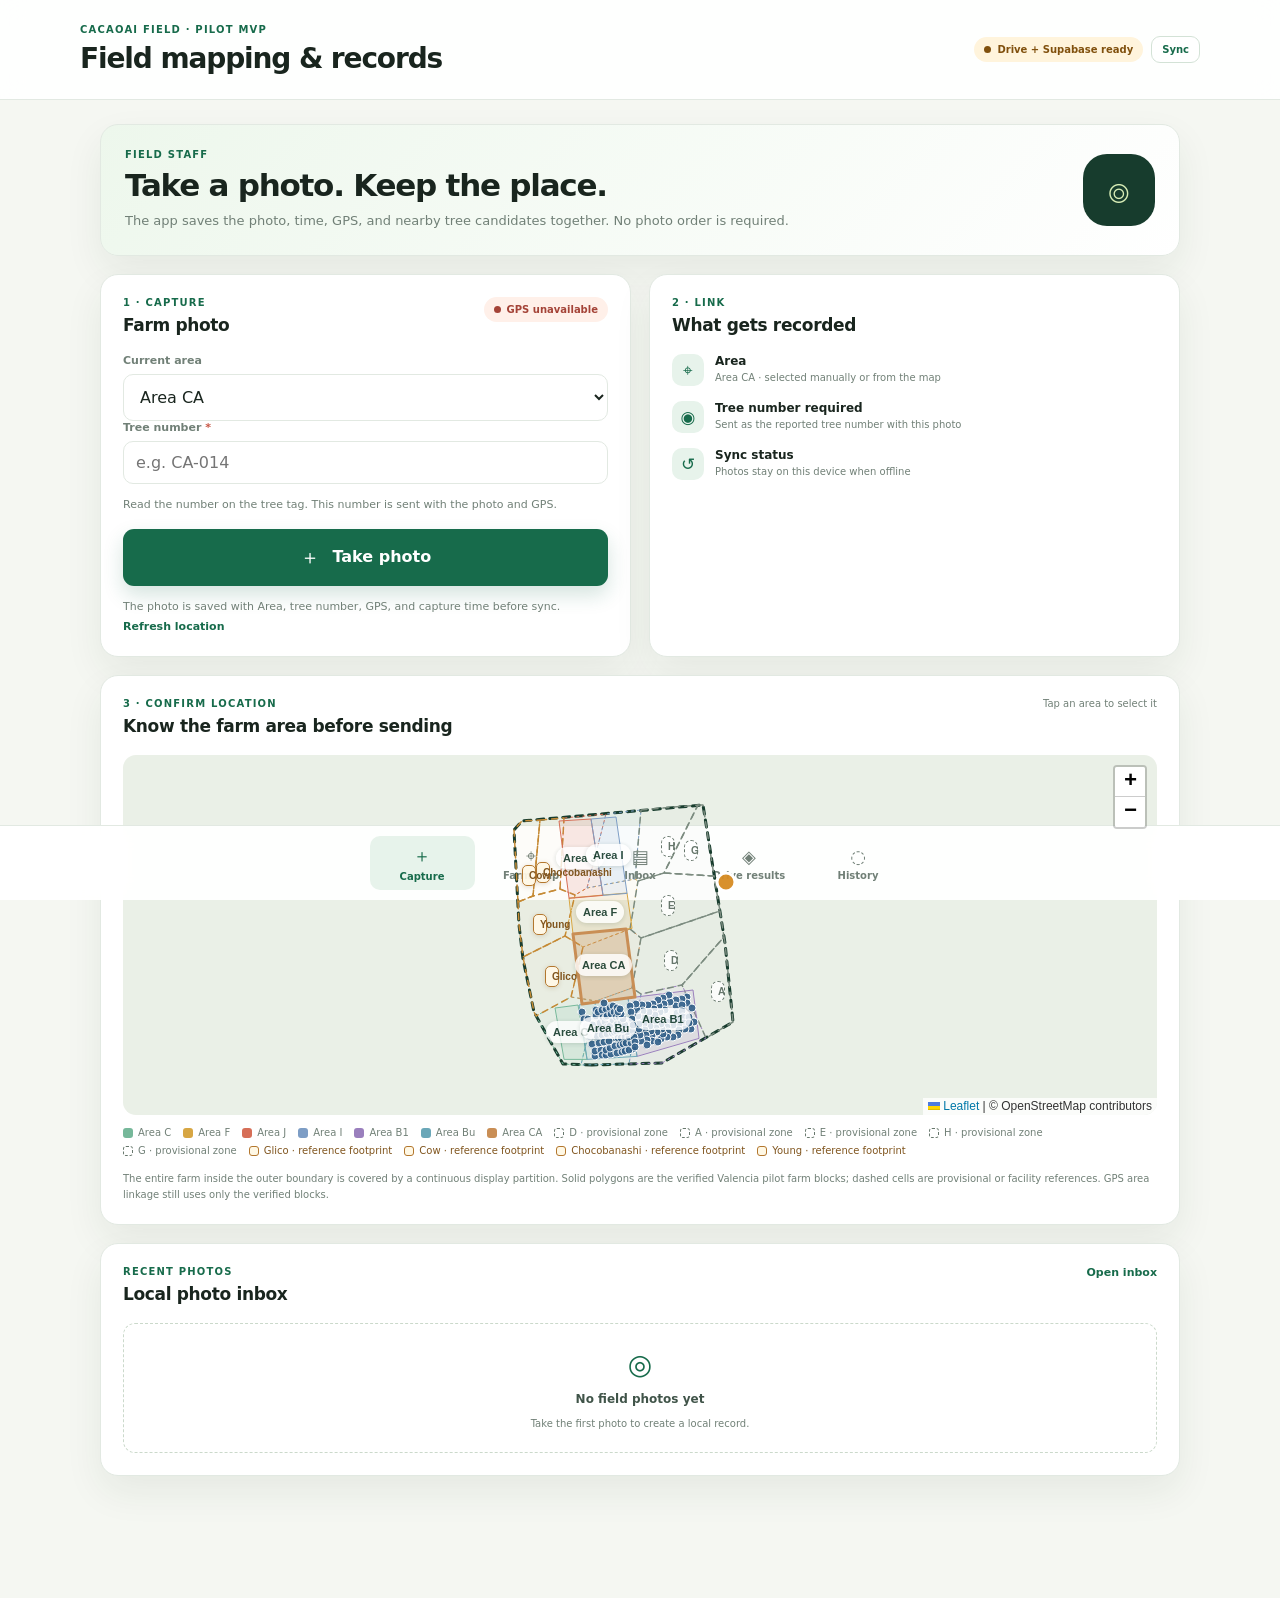
==== cacaoai-pwa/index.html @ aa41b415 "Fill farm display partition without unassigned gaps" ====
<!doctype html>
<html lang="en">
  <head>
    <meta charset="UTF-8" />
    <meta name="viewport" content="width=device-width, initial-scale=1.0, viewport-fit=cover" />
    <meta name="theme-color" content="#173c2d" />
    <meta name="description" content="CacaoAI field photo and farm mapping tool" />
    <link rel="icon" href="./favicon.svg" />
    <title>CacaoAI Field</title>
    <script type="module" crossorigin src="./assets/index-BoH_wev0.js"></script>
    <link rel="stylesheet" crossorigin href="./assets/index-BV3dPQUp.css">
  <link rel="manifest" href="./manifest.webmanifest"><script id="vite-plugin-pwa:register-sw" src="./registerSW.js"></script></head>
  <body>
    <div id="app"></div>
  </body>
</html>
---- cacaoai-pwa/assets/index-BV3dPQUp.css ----
.leaflet-pane,.leaflet-tile,.leaflet-marker-icon,.leaflet-marker-shadow,.leaflet-tile-container,.leaflet-pane>svg,.leaflet-pane>canvas,.leaflet-zoom-box,.leaflet-image-layer,.leaflet-layer{position:absolute;left:0;top:0}.leaflet-container{overflow:hidden}.leaflet-tile,.leaflet-marker-icon,.leaflet-marker-shadow{-webkit-user-select:none;-moz-user-select:none;user-select:none;-webkit-user-drag:none}.leaflet-tile::selection{background:transparent}.leaflet-safari .leaflet-tile{image-rendering:-webkit-optimize-contrast}.leaflet-safari .leaflet-tile-container{width:1600px;height:1600px;-webkit-transform-origin:0 0}.leaflet-marker-icon,.leaflet-marker-shadow{display:block}.leaflet-container .leaflet-overlay-pane svg{max-width:none!important;max-height:none!important}.leaflet-container .leaflet-marker-pane img,.leaflet-container .leaflet-shadow-pane img,.leaflet-container .leaflet-tile-pane img,.leaflet-container img.leaflet-image-layer,.leaflet-container .leaflet-tile{max-width:none!important;max-height:none!important;width:auto;padding:0}.leaflet-container img.leaflet-tile{mix-blend-mode:plus-lighter}.leaflet-container.leaflet-touch-zoom{-ms-touch-action:pan-x pan-y;touch-action:pan-x pan-y}.leaflet-container.leaflet-touch-drag{-ms-touch-action:pinch-zoom;touch-action:none;touch-action:pinch-zoom}.leaflet-container.leaflet-touch-drag.leaflet-touch-zoom{-ms-touch-action:none;touch-action:none}.leaflet-container{-webkit-tap-highlight-color:transparent}.leaflet-container a{-webkit-tap-highlight-color:rgba(51,181,229,.4)}.leaflet-tile{filter:inherit;visibility:hidden}.leaflet-tile-loaded{visibility:inherit}.leaflet-zoom-box{width:0;height:0;-moz-box-sizing:border-box;box-sizing:border-box;z-index:800}.leaflet-overlay-pane svg{-moz-user-select:none}.leaflet-pane{z-index:400}.leaflet-tile-pane{z-index:200}.leaflet-overlay-pane{z-index:400}.leaflet-shadow-pane{z-index:500}.leaflet-marker-pane{z-index:600}.leaflet-tooltip-pane{z-index:650}.leaflet-popup-pane{z-index:700}.leaflet-map-pane canvas{z-index:100}.leaflet-map-pane svg{z-index:200}.leaflet-vml-shape{width:1px;height:1px}.lvml{behavior:url(#default#VML);display:inline-block;position:absolute}.leaflet-control{position:relative;z-index:800;pointer-events:visiblePainted;pointer-events:auto}.leaflet-top,.leaflet-bottom{position:absolute;z-index:1000;pointer-events:none}.leaflet-top{top:0}.leaflet-right{right:0}.leaflet-bottom{bottom:0}.leaflet-left{left:0}.leaflet-control{float:left;clear:both}.leaflet-right .leaflet-control{float:right}.leaflet-top .leaflet-control{margin-top:10px}.leaflet-bottom .leaflet-control{margin-bottom:10px}.leaflet-left .leaflet-control{margin-left:10px}.leaflet-right .leaflet-control{margin-right:10px}.leaflet-fade-anim .leaflet-popup{opacity:0;-webkit-transition:opacity .2s linear;-moz-transition:opacity .2s linear;transition:opacity .2s linear}.leaflet-fade-anim .leaflet-map-pane .leaflet-popup{opacity:1}.leaflet-zoom-animated{-webkit-transform-origin:0 0;-ms-transform-origin:0 0;transform-origin:0 0}svg.leaflet-zoom-animated{will-change:transform}.leaflet-zoom-anim .leaflet-zoom-animated{-webkit-transition:-webkit-transform .25s cubic-bezier(0,0,.25,1);-moz-transition:-moz-transform .25s cubic-bezier(0,0,.25,1);transition:transform .25s cubic-bezier(0,0,.25,1)}.leaflet-zoom-anim .leaflet-tile,.leaflet-pan-anim .leaflet-tile{-webkit-transition:none;-moz-transition:none;transition:none}.leaflet-zoom-anim .leaflet-zoom-hide{visibility:hidden}.leaflet-interactive{cursor:pointer}.leaflet-grab{cursor:-webkit-grab;cursor:-moz-grab;cursor:grab}.leaflet-crosshair,.leaflet-crosshair .leaflet-interactive{cursor:crosshair}.leaflet-popup-pane,.leaflet-control{cursor:auto}.leaflet-dragging .leaflet-grab,.leaflet-dragging .leaflet-grab .leaflet-interactive,.leaflet-dragging .leaflet-marker-draggable{cursor:move;cursor:-webkit-grabbing;cursor:-moz-grabbing;cursor:grabbing}.leaflet-marker-icon,.leaflet-marker-shadow,.leaflet-image-layer,.leaflet-pane>svg path,.leaflet-tile-container{pointer-events:none}.leaflet-marker-icon.leaflet-interactive,.leaflet-image-layer.leaflet-interactive,.leaflet-pane>svg path.leaflet-interactive,svg.leaflet-image-layer.leaflet-interactive path{pointer-events:visiblePainted;pointer-events:auto}.leaflet-container{background:#ddd;outline-offset:1px}.leaflet-container a{color:#0078a8}.leaflet-zoom-box{border:2px dotted #38f;background:#ffffff80}.leaflet-container{font-family:Helvetica Neue,Arial,Helvetica,sans-serif;font-size:12px;font-size:.75rem;line-height:1.5}.leaflet-bar{box-shadow:0 1px 5px #000000a6;border-radius:4px}.leaflet-bar a{background-color:#fff;border-bottom:1px solid #ccc;width:26px;height:26px;line-height:26px;display:block;text-align:center;text-decoration:none;color:#000}.leaflet-bar a,.leaflet-control-layers-toggle{background-position:50% 50%;background-repeat:no-repeat;display:block}.leaflet-bar a:hover,.leaflet-bar a:focus{background-color:#f4f4f4}.leaflet-bar a:first-child{border-top-left-radius:4px;border-top-right-radius:4px}.leaflet-bar a:last-child{border-bottom-left-radius:4px;border-bottom-right-radius:4px;border-bottom:none}.leaflet-bar a.leaflet-disabled{cursor:default;background-color:#f4f4f4;color:#bbb}.leaflet-touch .leaflet-bar a{width:30px;height:30px;line-height:30px}.leaflet-touch .leaflet-bar a:first-child{border-top-left-radius:2px;border-top-right-radius:2px}.leaflet-touch .leaflet-bar a:last-child{border-bottom-left-radius:2px;border-bottom-right-radius:2px}.leaflet-control-zoom-in,.leaflet-control-zoom-out{font:700 18px Lucida Console,Monaco,monospace;text-indent:1px}.leaflet-touch .leaflet-control-zoom-in,.leaflet-touch .leaflet-control-zoom-out{font-size:22px}.leaflet-control-layers{box-shadow:0 1px 5px #0006;background:#fff;border-radius:5px}.leaflet-control-layers-toggle{background-image:url([data-uri]);width:36px;height:36px}.leaflet-retina .leaflet-control-layers-toggle{background-image:url([data-uri]);background-size:26px 26px}.leaflet-touch .leaflet-control-layers-toggle{width:44px;height:44px}.leaflet-control-layers .leaflet-control-layers-list,.leaflet-control-layers-expanded .leaflet-control-layers-toggle{display:none}.leaflet-control-layers-expanded .leaflet-control-layers-list{display:block;position:relative}.leaflet-control-layers-expanded{padding:6px 10px 6px 6px;color:#333;background:#fff}.leaflet-control-layers-scrollbar{overflow-y:scroll;overflow-x:hidden;padding-right:5px}.leaflet-control-layers-selector{margin-top:2px;position:relative;top:1px}.leaflet-control-layers label{display:block;font-size:13px;font-size:1.08333em}.leaflet-control-layers-separator{height:0;border-top:1px solid #ddd;margin:5px -10px 5px -6px}.leaflet-default-icon-path{background-image:url([data-uri])}.leaflet-container .leaflet-control-attribution{background:#fff;background:#fffc;margin:0}.leaflet-control-attribution,.leaflet-control-scale-line{padding:0 5px;color:#333;line-height:1.4}.leaflet-control-attribution a{text-decoration:none}.leaflet-control-attribution a:hover,.leaflet-control-attribution a:focus{text-decoration:underline}.leaflet-attribution-flag{display:inline!important;vertical-align:baseline!important;width:1em;height:.6669em}.leaflet-left .leaflet-control-scale{margin-left:5px}.leaflet-bottom .leaflet-control-scale{margin-bottom:5px}.leaflet-control-scale-line{border:2px solid #777;border-top:none;line-height:1.1;padding:2px 5px 1px;white-space:nowrap;-moz-box-sizing:border-box;box-sizing:border-box;background:#fffc;text-shadow:1px 1px #fff}.leaflet-control-scale-line:not(:first-child){border-top:2px solid #777;border-bottom:none;margin-top:-2px}.leaflet-control-scale-line:not(:first-child):not(:last-child){border-bottom:2px solid #777}.leaflet-touch .leaflet-control-attribution,.leaflet-touch .leaflet-control-layers,.leaflet-touch .leaflet-bar{box-shadow:none}.leaflet-touch .leaflet-control-layers,.leaflet-touch .leaflet-bar{border:2px solid rgba(0,0,0,.2);background-clip:padding-box}.leaflet-popup{position:absolute;text-align:center;margin-bottom:20px}.leaflet-popup-content-wrapper{padding:1px;text-align:left;border-radius:12px}.leaflet-popup-content{margin:13px 24px 13px 20px;line-height:1.3;font-size:13px;font-size:1.08333em;min-height:1px}.leaflet-popup-content p{margin:1.3em 0}.leaflet-popup-tip-container{width:40px;height:20px;position:absolute;left:50%;margin-top:-1px;margin-left:-20px;overflow:hidden;pointer-events:none}.leaflet-popup-tip{width:17px;height:17px;padding:1px;margin:-10px auto 0;pointer-events:auto;-webkit-transform:rotate(45deg);-moz-transform:rotate(45deg);-ms-transform:rotate(45deg);transform:rotate(45deg)}.leaflet-popup-content-wrapper,.leaflet-popup-tip{background:#fff;color:#333;box-shadow:0 3px 14px #0006}.leaflet-container a.leaflet-popup-close-button{position:absolute;top:0;right:0;border:none;text-align:center;width:24px;height:24px;font:16px/24px Tahoma,Verdana,sans-serif;color:#757575;text-decoration:none;background:transparent}.leaflet-container a.leaflet-popup-close-button:hover,.leaflet-container a.leaflet-popup-close-button:focus{color:#585858}.leaflet-popup-scrolled{overflow:auto}.leaflet-oldie .leaflet-popup-content-wrapper{-ms-zoom:1}.leaflet-oldie .leaflet-popup-tip{width:24px;margin:0 auto;-ms-filter:"progid:DXImageTransform.Microsoft.Matrix(M11=0.70710678, M12=0.70710678, M21=-0.70710678, M22=0.70710678)";filter:progid:DXImageTransform.Microsoft.Matrix(M11=.70710678,M12=.70710678,M21=-.70710678,M22=.70710678)}.leaflet-oldie .leaflet-control-zoom,.leaflet-oldie .leaflet-control-layers,.leaflet-oldie .leaflet-popup-content-wrapper,.leaflet-oldie .leaflet-popup-tip{border:1px solid #999}.leaflet-div-icon{background:#fff;border:1px solid #666}.leaflet-tooltip{position:absolute;padding:6px;background-color:#fff;border:1px solid #fff;border-radius:3px;color:#222;white-space:nowrap;-webkit-user-select:none;-moz-user-select:none;-ms-user-select:none;user-select:none;pointer-events:none;box-shadow:0 1px 3px #0006}.leaflet-tooltip.leaflet-interactive{cursor:pointer;pointer-events:auto}.leaflet-tooltip-top:before,.leaflet-tooltip-bottom:before,.leaflet-tooltip-left:before,.leaflet-tooltip-right:before{position:absolute;pointer-events:none;border:6px solid transparent;background:transparent;content:""}.leaflet-tooltip-bottom{margin-top:6px}.leaflet-tooltip-top{margin-top:-6px}.leaflet-tooltip-bottom:before,.leaflet-tooltip-top:before{left:50%;margin-left:-6px}.leaflet-tooltip-top:before{bottom:0;margin-bottom:-12px;border-top-color:#fff}.leaflet-tooltip-bottom:before{top:0;margin-top:-12px;margin-left:-6px;border-bottom-color:#fff}.leaflet-tooltip-left{margin-left:-6px}.leaflet-tooltip-right{margin-left:6px}.leaflet-tooltip-left:before,.leaflet-tooltip-right:before{top:50%;margin-top:-6px}.leaflet-tooltip-left:before{right:0;margin-right:-12px;border-left-color:#fff}.leaflet-tooltip-right:before{left:0;margin-left:-12px;border-right-color:#fff}@media print{.leaflet-control{-webkit-print-color-adjust:exact;print-color-adjust:exact}}:root{color:#19251e;background:#f5f7f2;font-family:Inter,ui-sans-serif,system-ui,-apple-system,BlinkMacSystemFont,Segoe UI,sans-serif;font-synthesis:none;text-rendering:optimizeLegibility;--green: #176b4b;--deep-green: #173c2d;--muted: #718077;--line: #e2e9e2;--paper: #ffffff;--mint: #e7f3eb;--amber: #d68b22;--red: #c75342;--shadow: 0 16px 38px rgba(28, 50, 35, .07)}*{box-sizing:border-box}body{margin:0;min-width:320px;min-height:100vh;background:#f5f7f2}button,input,select{font:inherit}button{cursor:pointer}.app-shell{min-height:100vh;padding-bottom:82px}.topbar{display:flex;align-items:center;justify-content:space-between;gap:16px;padding:24px max(20px,calc((100vw - 1120px)/2));background:#ffffffe6;border-bottom:1px solid var(--line);position:sticky;top:0;z-index:5;-webkit-backdrop-filter:blur(12px);backdrop-filter:blur(12px)}.eyebrow{margin:0 0 7px;color:var(--green);font-size:10px;font-weight:800;letter-spacing:.12em;text-transform:uppercase}h1,h2,h3,p{margin-top:0}h1{margin-bottom:0;font-size:clamp(21px,4vw,28px);letter-spacing:-.04em}h2{margin-bottom:0;font-size:clamp(22px,4vw,31px);letter-spacing:-.04em}h3{margin-bottom:5px;font-size:14px}.content{width:min(1120px,100%);margin:0 auto;padding:24px 20px 40px}.screen{display:grid;gap:18px;animation:rise .18s ease-out}@keyframes rise{0%{opacity:.4;transform:translateY(4px)}to{opacity:1;transform:none}}.card,.hero-card{background:var(--paper);border:1px solid var(--line);border-radius:18px;box-shadow:var(--shadow)}.hero-card{display:flex;align-items:center;justify-content:space-between;gap:20px;padding:24px;background:linear-gradient(135deg,#edf7ec,#fff)}.hero-card h2{max-width:580px}.subcopy,.helper-copy,.muted,.map-note{color:var(--muted);line-height:1.55}.subcopy{max-width:680px;margin:8px 0 0;font-size:13px}.capture-orb{width:72px;height:72px;flex:none;display:grid;place-items:center;border-radius:24px;background:var(--deep-green);color:#d7ecb5;font-size:36px}.grid-two{display:grid;grid-template-columns:minmax(0,1fr) minmax(0,1fr);gap:18px}.capture-card,.status-card,.recent-card,.detail-card,.inbox-card,.capture-map-card{padding:22px}.capture-map-card .farm-map{min-height:360px}.required-field:after{content:" *";color:#c75342}.tree-number-helper{margin-top:6px}.map-selection-hint{color:var(--muted);font-size:10px}.area-legend{display:flex;flex-wrap:wrap;gap:7px 12px;margin-top:12px}.area-legend span{display:inline-flex;align-items:center;gap:5px;color:var(--muted);font-size:10px}.area-legend-swatch,.reference-legend-swatch{display:inline-block;width:10px;height:10px;border-radius:3px}.reference-legend-swatch{border:1px dashed #67776c;background:transparent}.capture-map-note{margin:11px 0 0}.facility-legend{color:#80551e!important}.facility-legend-swatch{display:inline-block;width:10px;height:10px;border:1px solid #b3772e;border-radius:3px;background:#fff8e5}.grid-four{display:grid;grid-template-columns:repeat(4,minmax(0,1fr));gap:14px}.history-summary-grid{margin-bottom:16px}.history-types-card,.history-tree-card,.history-detail-card{padding:22px}.history-type-list{display:flex;flex-wrap:wrap;gap:10px}.history-type-list span{display:inline-flex;align-items:center;gap:9px;padding:10px 12px;border:1px solid var(--line);border-radius:10px;background:#fbfcf9}.history-type-list strong{font-size:11px}.history-type-list em{color:var(--red);font-style:normal;font-weight:800}.history-search{width:190px;padding:9px 11px;border:1px solid var(--line);border-radius:9px;color:var(--ink);background:#fff}.history-tree-list{display:grid;grid-template-columns:repeat(2,minmax(0,1fr));gap:8px}.history-tree-row{display:grid;grid-template-columns:10px minmax(0,1fr) auto;gap:10px;align-items:center;padding:11px;border:1px solid var(--line);border-radius:10px;color:var(--ink);background:#fff;text-align:left}.history-tree-row.selected{border-color:var(--green);box-shadow:0 0 0 2px #173c2d14}.history-tree-row strong,.history-tree-row small{display:block}.history-tree-row strong{font-size:11px}.history-tree-row small{margin-top:3px;color:var(--muted);font-size:9px;line-height:1.4}.history-tree-row em{color:var(--muted);font-size:10px;font-style:normal;white-space:nowrap}.history-tree-dot{width:9px;height:9px;border-radius:50%;background:#4d9b6d}.history-tree-dot.medium{background:#d68b22}.history-tree-dot.high{background:#b6423c}.history-photo-list{display:grid;grid-template-columns:repeat(3,minmax(0,1fr));gap:8px;margin-top:16px}.history-photo-list div{padding:10px;border:1px solid var(--line);border-radius:9px;background:#fbfcf9}.history-photo-list strong,.history-photo-list small{display:block}.history-photo-list strong{font-size:10px}.history-photo-list small{margin-top:4px;color:var(--muted);font-size:9px}.loading-card{padding:28px;color:var(--muted)}.load-more-button{margin-top:14px}.section-head,.page-head{display:flex;align-items:flex-start;justify-content:space-between;gap:14px}.section-head{margin-bottom:19px}.section-head h2{font-size:17px;letter-spacing:-.02em}.status-pill,.offline-badge{display:inline-flex;align-items:center;gap:6px;padding:7px 10px;border-radius:99px;font-size:10px;font-weight:800;white-space:nowrap}.status-pill{background:#eef1ed;color:#68756b}.status-pill.available{background:var(--mint);color:var(--green)}.status-pill.unavailable{background:#fff0e9;color:#a44337}.status-pill i,.offline-badge i{width:7px;height:7px;border-radius:50%;background:currentColor}.offline-badge{background:#fff4dc;color:#80500d}.top-actions{display:flex;align-items:center;gap:8px}.sync-button{padding:7px 10px;border:1px solid #d3e2d6;border-radius:9px;color:var(--green);background:#fff;font-size:10px;font-weight:800}.sync-button:disabled{cursor:not-allowed;color:#94a198;background:#f4f6f3}.field-label{display:block;margin-bottom:7px;color:var(--muted);font-size:11px;font-weight:750}.select-input{width:100%;padding:12px;border:1px solid var(--line);border-radius:10px;color:var(--ink);background:#fff}.capture-button,.primary-button{width:100%;margin-top:16px;padding:15px;border:0;border-radius:11px;color:#fff;background:var(--green);font-weight:800;box-shadow:0 9px 20px #176b4b2e}.capture-button span{margin-right:7px;font-size:20px;vertical-align:-2px}.primary-button{width:auto;margin:0;padding:11px 14px;white-space:nowrap}.capture-button:hover,.primary-button:hover{background:#10583c}.helper-copy{margin:12px 0 0;font-size:11px}.text-button{padding:0;border:0;color:var(--green);background:transparent;font-size:11px;font-weight:800}.record-list{display:grid;gap:15px}.record-list>div{display:flex;align-items:flex-start;gap:11px}.record-icon{width:32px;height:32px;flex:none;display:grid;place-items:center;border-radius:10px;color:var(--green);background:var(--mint);font-size:17px}.record-list strong,.record-list small{display:block}.record-list strong{margin-bottom:3px;font-size:12px}.record-list small{color:var(--muted);font-size:10px;line-height:1.45}.photo-list{display:grid;gap:8px}.photo-row{display:flex;align-items:center;width:100%;gap:11px;padding:10px;border:1px solid var(--line);border-radius:11px;background:#fff;text-align:left}.photo-row:hover{border-color:#b3d0bb;background:#fbfef9}.photo-row img{width:48px;height:48px;flex:none;object-fit:cover;border-radius:9px;background:#e8eee6}.photo-row span{min-width:0;flex:1}.photo-row strong,.photo-row small{display:block;overflow:hidden;text-overflow:ellipsis;white-space:nowrap}.photo-row strong{font-size:11px}.photo-row small{margin-top:4px;color:var(--muted);font-size:10px}.photo-row em{color:var(--green);font-size:9px;font-style:normal;font-weight:800}.empty-state{display:grid;place-items:center;gap:5px;min-height:130px;padding:20px;border:1px dashed #cbd9cb;border-radius:12px;color:var(--muted);text-align:center}.empty-state span{color:var(--green);font-size:28px}.empty-state strong{color:#405449;font-size:12px}.empty-state small{font-size:10px}.empty-state.compact{min-height:100px}.map-card{padding:10px;overflow:hidden}.farm-map{min-height:480px;width:100%;border-radius:13px;overflow:hidden;background:#eaf0e7}.farm-area-label{border:0;border-radius:999px;background:#ffffffe6;color:#173c2d;box-shadow:0 1px 5px #173c2d2e;font-size:11px;font-weight:800;padding:3px 7px}.farm-area-label:before{display:none}.farm-reference-label{background:transparent;border:0}.farm-reference-label span{display:block;border:1px dashed #67776c;border-radius:999px;background:#ffffffd1;color:#67776c;font-size:10px;font-weight:700;padding:2px 6px;white-space:nowrap}.farm-facility-label{background:transparent;border:0}.farm-facility-label span{display:block;border:1px solid #b3772e;border-radius:5px;background:#fff8e5f0;color:#80551e;box-shadow:0 1px 5px #80551e33;font-size:10px;font-weight:800;padding:2px 6px;white-space:nowrap}.drive-results-map{min-height:390px;width:100%;border-radius:13px;overflow:hidden;background:#eaf0e7}.link-button{display:inline-flex;align-items:center;text-decoration:none}.drive-summary-grid{grid-template-columns:repeat(2,minmax(0,1fr))}.summary-card{display:flex;align-items:center;gap:14px;padding:18px 20px}.summary-card span:last-child{display:grid;gap:4px}.summary-card strong,.summary-card small{display:block}.summary-card strong{font-size:12px}.summary-card small{color:var(--muted);font-size:10px;line-height:1.45}.summary-number{color:var(--green);font-size:30px;font-weight:850;letter-spacing:-.06em}.warning-number{color:var(--red)}.drive-result-list{display:grid;gap:16px}.drive-result-card{display:grid;grid-template-columns:minmax(180px,.42fr) minmax(0,1fr);gap:20px;padding:18px}.drive-result-media{display:grid;align-content:start;gap:8px}.drive-result-media img{width:100%;min-height:190px;object-fit:contain;border-radius:12px;background:#edf1eb}.drive-result-media a,.result-links a{color:var(--green);font-size:10px;font-weight:800;text-decoration:none}.result-title-row,.result-probability{display:flex;align-items:flex-start;justify-content:space-between;gap:12px}.result-title-row h3{margin-bottom:0;font-size:16px}.result-status{padding:6px 9px;border-radius:99px;color:#80500d;background:#fff4dc;font-size:10px;font-weight:850;white-space:nowrap}.result-status.warning{color:#9b3f32;background:#fff0e9}.result-probability{align-items:baseline;margin-top:20px;color:var(--muted);font-size:11px}.result-probability strong{color:var(--ink);font-size:27px;letter-spacing:-.05em}.probability-bar{position:relative;height:8px;margin-top:7px;overflow:visible;border-radius:99px;background:#e2e9e2}.probability-bar i{display:block;height:100%;border-radius:inherit;background:var(--amber)}.probability-bar b{position:absolute;top:-3px;width:2px;height:14px;background:#405449}.result-facts{display:grid;grid-template-columns:repeat(3,1fr);gap:10px;margin-top:18px}.result-facts span{display:grid;gap:4px;color:#405449;font-size:10px;line-height:1.35}.result-facts small{color:var(--muted);font-size:9px}.result-message{margin:16px 0 12px;color:var(--muted);font-size:11px;line-height:1.5}.result-links{display:flex;gap:14px}.map-detail-grid{grid-template-columns:minmax(0,1.2fr) minmax(260px,.8fr)}.selected-photo{display:flex;gap:12px;align-items:center}.selected-photo img{width:70px;height:70px;object-fit:cover;border-radius:10px}.selected-photo p{margin:0 0 4px;color:var(--muted);font-size:11px}.candidate-box{display:flex;flex-wrap:wrap;gap:7px;margin-top:18px;padding-top:14px;border-top:1px solid var(--line)}.candidate-box strong{width:100%;font-size:11px}.candidate-button{display:grid;gap:2px;padding:7px 9px;border:1px solid #cfe1ec;border-radius:8px;color:#315f8a;background:#e9f1f6;font-size:10px;font-weight:750;text-align:left}.candidate-button small{color:#607f99;font-size:9px;font-weight:600}.candidate-button.confirmed{border-color:#9dc9a8;color:var(--green);background:var(--mint)}.candidate-button.confirmed small{color:var(--green)}.layer-row{display:flex;align-items:center;gap:9px;padding:11px 0;border-bottom:1px solid var(--line);color:#526359;font-size:12px}.layer-dot{width:10px;height:10px;border-radius:50%}.layer-dot.area{background:#d66e57}.layer-dot.photo{background:#c75342}.layer-dot.tree{background:#315f8a}.map-note{margin:15px 0 0;font-size:10px}.history-block{margin-top:22px;padding-top:18px;border-top:1px solid var(--line)}.history-block .eyebrow{margin-bottom:10px}.history-list{display:grid;gap:9px}.history-list>div{display:grid;gap:3px;padding:9px 0;border-bottom:1px solid #eef2ed}.history-list strong{font-size:11px}.history-list small,.history-empty{color:var(--muted);font-size:10px}.history-empty{margin:0;line-height:1.5}.secondary-button{width:100%;margin-top:16px;padding:10px 12px;border:1px solid #cfe2d3;border-radius:10px;color:var(--green);background:var(--mint);font-size:11px;font-weight:800}.action-card{padding:22px}.form-grid{display:grid;grid-template-columns:repeat(2,minmax(0,1fr));gap:15px}.form-grid label{display:grid;gap:7px;color:#526359;font-size:11px;font-weight:750}.form-grid label.full-field{grid-column:1 / -1}.text-input{width:100%;padding:11px 12px;border:1px solid var(--line);border-radius:10px;color:var(--ink);background:#fff;resize:vertical}.file-input{width:100%;padding:9px;border:1px dashed #b9cdbb;border-radius:10px;color:var(--muted);background:#f8fbf7;font-size:10px}.form-grid small{margin-top:-3px;color:var(--muted);font-size:10px;font-weight:500}.action-summary{display:grid;gap:4px;margin-top:18px;padding:13px;border-radius:10px;color:#526359;background:#f7f9f5;font-size:10px}.action-summary strong{color:var(--ink);font-size:12px}.action-card .primary-button{margin-top:16px}.bottom-nav{position:fixed;right:0;bottom:0;left:0;z-index:10;display:flex;justify-content:center;gap:4px;padding:10px 14px calc(10px + env(safe-area-inset-bottom));border-top:1px solid var(--line);background:#fffffff0;-webkit-backdrop-filter:blur(14px);backdrop-filter:blur(14px)}.bottom-nav button{min-width:105px;padding:8px 10px;border:0;border-radius:10px;color:var(--muted);background:transparent;font-size:10px;font-weight:800}.bottom-nav button span{display:block;margin-bottom:3px;font-size:18px}.bottom-nav button.active{color:var(--green);background:var(--mint)}.toast{position:fixed;right:20px;bottom:86px;z-index:20;max-width:min(360px,calc(100vw - 40px));padding:12px 14px;border-radius:10px;color:#fff;background:var(--deep-green);box-shadow:0 10px 25px #14322333;font-size:11px}.visually-hidden{position:absolute;width:1px;height:1px;padding:0;margin:-1px;overflow:hidden;clip:rect(0,0,0,0);white-space:nowrap;border:0}@media(max-width:720px){.topbar{padding:17px 16px}.topbar h1{font-size:21px}.content{padding:18px 14px 30px}.hero-card{padding:19px}.capture-orb{width:56px;height:56px;border-radius:18px;font-size:28px}.grid-two,.map-detail-grid{grid-template-columns:1fr}.grid-four{grid-template-columns:repeat(2,minmax(0,1fr))}.history-tree-list{grid-template-columns:1fr}.history-photo-list{grid-template-columns:repeat(2,minmax(0,1fr))}.history-search{width:100%}.drive-summary-grid,.drive-result-card{grid-template-columns:1fr}.bottom-nav{gap:0;padding-right:6px;padding-left:6px}.bottom-nav button{min-width:0;flex:1;padding-right:4px;padding-left:4px}.form-grid{grid-template-columns:1fr}.form-grid label.full-field{grid-column:auto}.page-head{flex-direction:column}.page-head .primary-button{width:100%}.farm-map{min-height:390px}}
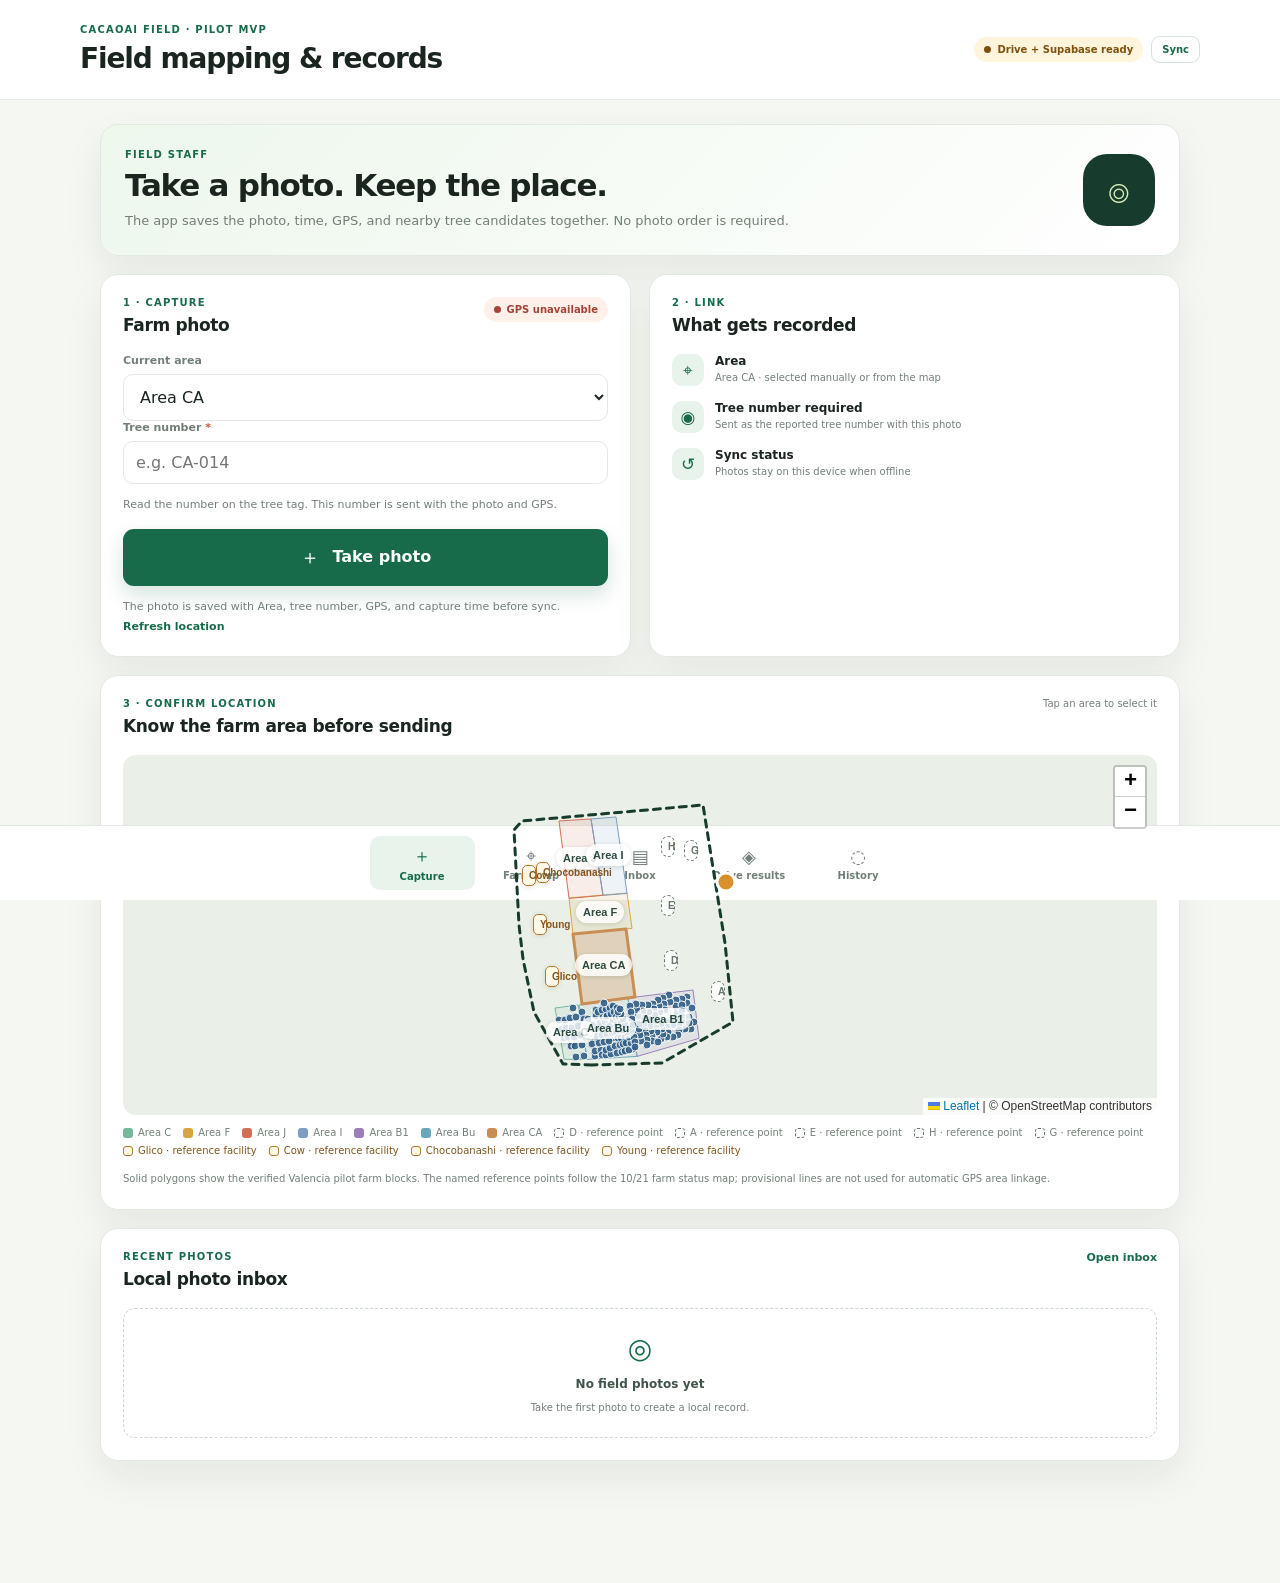
==== commit 4a3a0ff6: "Restore status map style and add Area C tree positions" ====
--- a/cacaoai-pwa/index.html
+++ b/cacaoai-pwa/index.html
@@ -7,7 +7,7 @@
     <meta name="description" content="CacaoAI field photo and farm mapping tool" />
     <link rel="icon" href="./favicon.svg" />
     <title>CacaoAI Field</title>
-    <script type="module" crossorigin src="./assets/index-BoH_wev0.js"></script>
+    <script type="module" crossorigin src="./assets/index-D6DWuw1H.js"></script>
     <link rel="stylesheet" crossorigin href="./assets/index-BV3dPQUp.css">
   <link rel="manifest" href="./manifest.webmanifest"><script id="vite-plugin-pwa:register-sw" src="./registerSW.js"></script></head>
   <body>
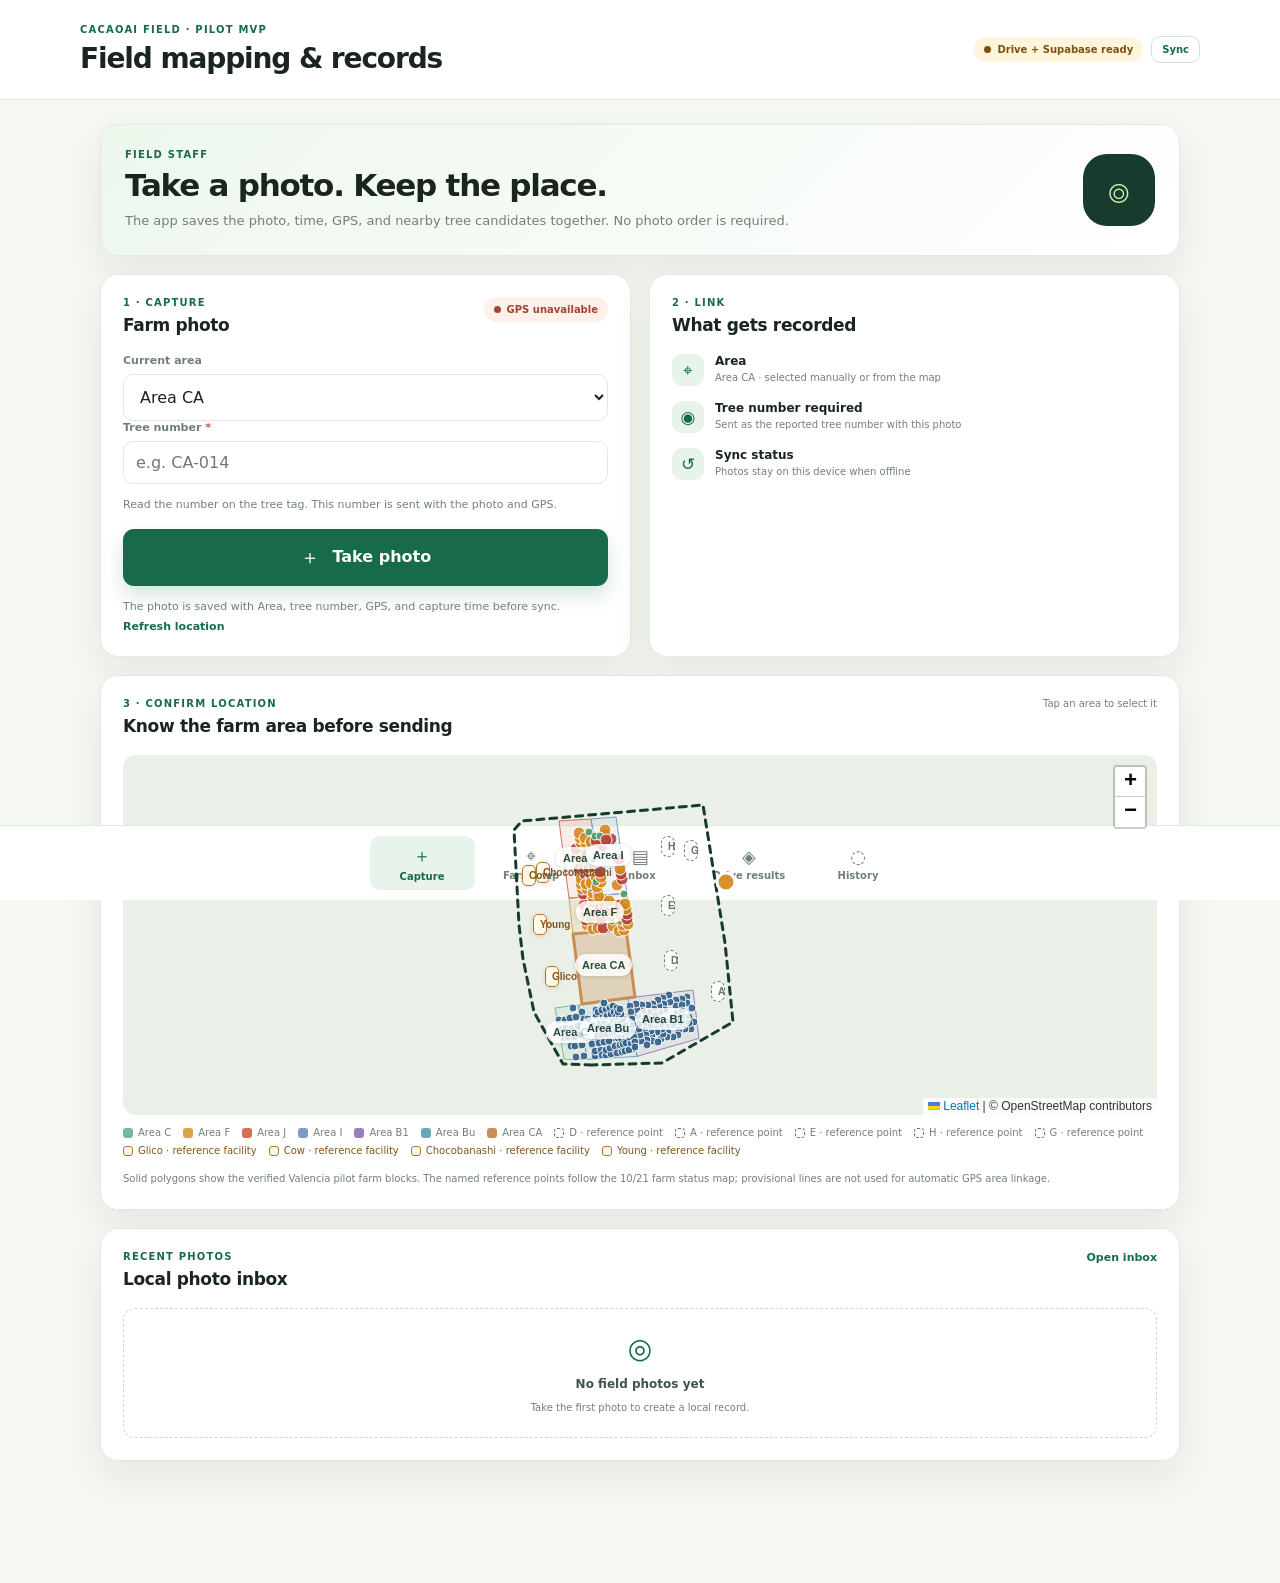
==== commit f14466df: "Restore historical map layer on app startup" ====
--- a/cacaoai-pwa/index.html
+++ b/cacaoai-pwa/index.html
@@ -7,7 +7,7 @@
     <meta name="description" content="CacaoAI field photo and farm mapping tool" />
     <link rel="icon" href="./favicon.svg" />
     <title>CacaoAI Field</title>
-    <script type="module" crossorigin src="./assets/index-D6DWuw1H.js"></script>
+    <script type="module" crossorigin src="./assets/index-ZcNljzYw.js"></script>
     <link rel="stylesheet" crossorigin href="./assets/index-BV3dPQUp.css">
   <link rel="manifest" href="./manifest.webmanifest"><script id="vite-plugin-pwa:register-sw" src="./registerSW.js"></script></head>
   <body>
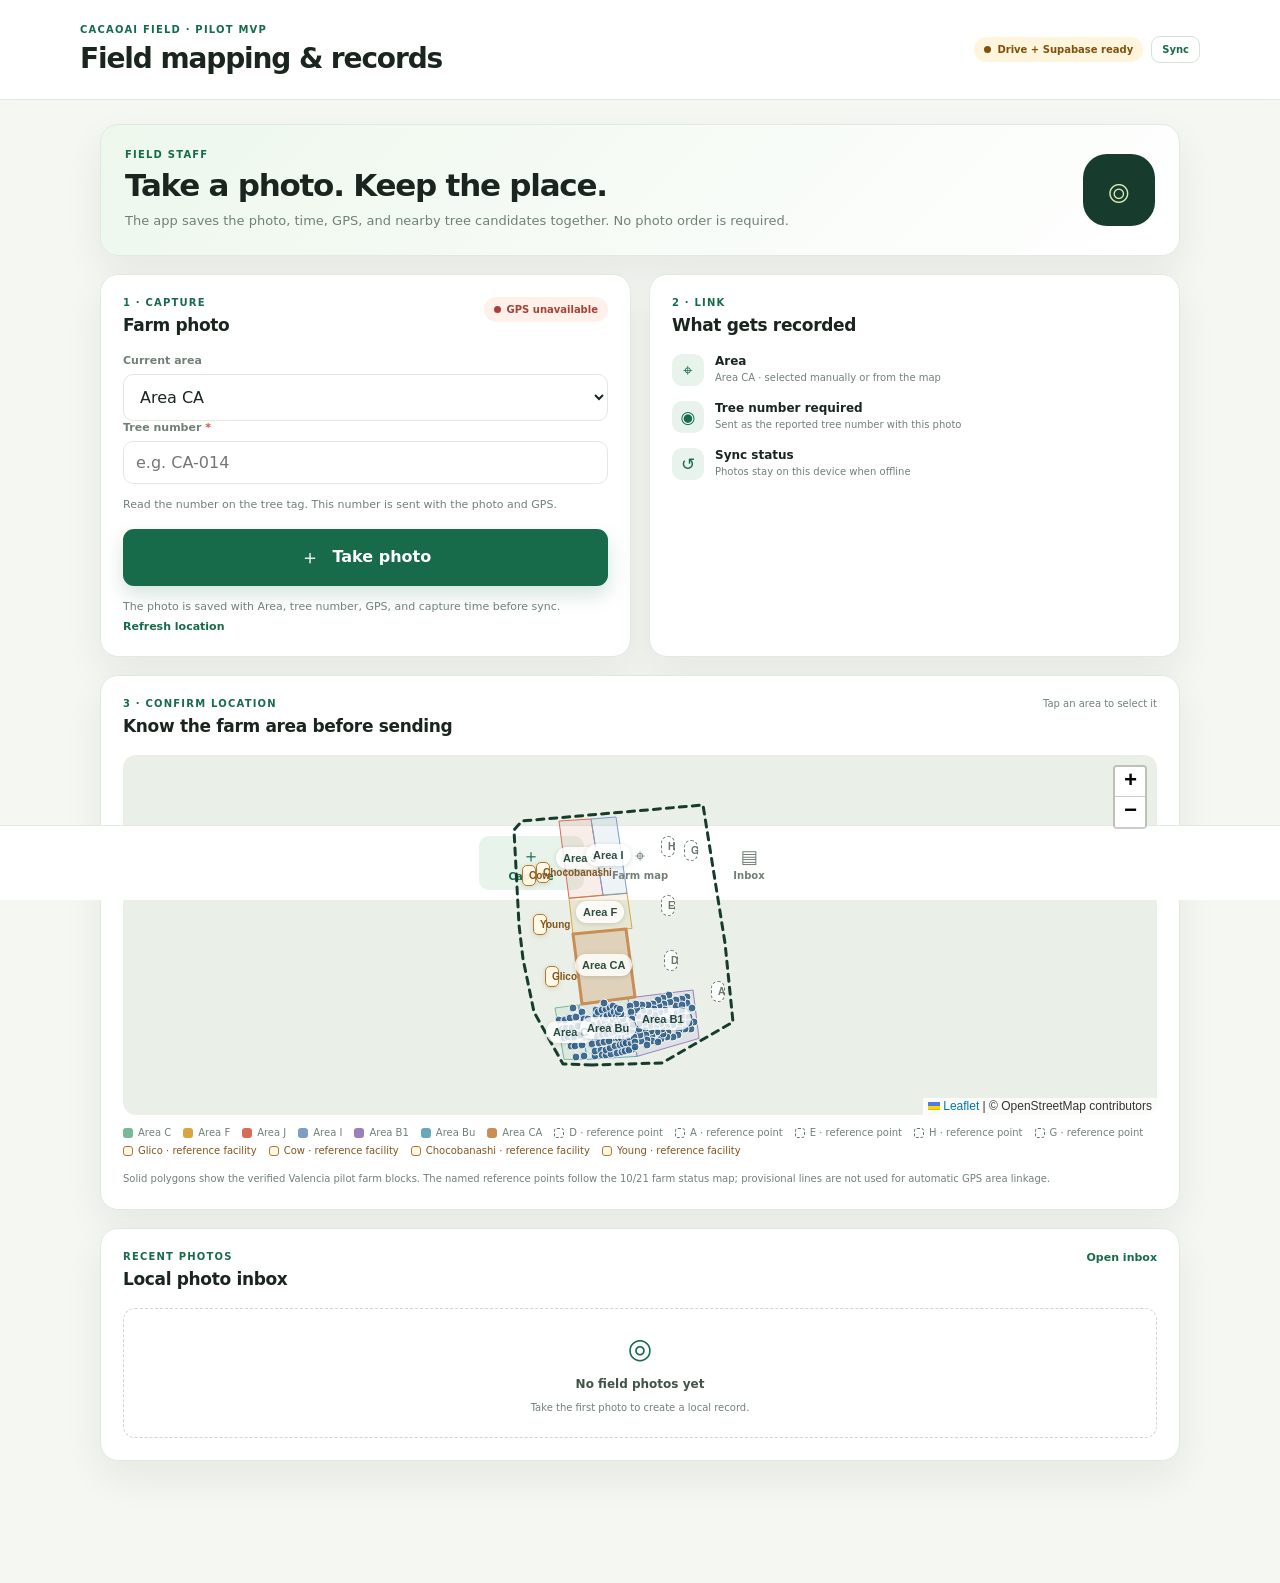
==== commit 99c19c49: "Focus mobile PWA on field recording" ====
--- a/cacaoai-pwa/index.html
+++ b/cacaoai-pwa/index.html
@@ -7,7 +7,7 @@
     <meta name="description" content="CacaoAI field photo and farm mapping tool" />
     <link rel="icon" href="./favicon.svg" />
     <title>CacaoAI Field</title>
-    <script type="module" crossorigin src="./assets/index-ZcNljzYw.js"></script>
+    <script type="module" crossorigin src="./assets/index-kR4Y97DI.js"></script>
     <link rel="stylesheet" crossorigin href="./assets/index-BV3dPQUp.css">
   <link rel="manifest" href="./manifest.webmanifest"><script id="vite-plugin-pwa:register-sw" src="./registerSW.js"></script></head>
   <body>
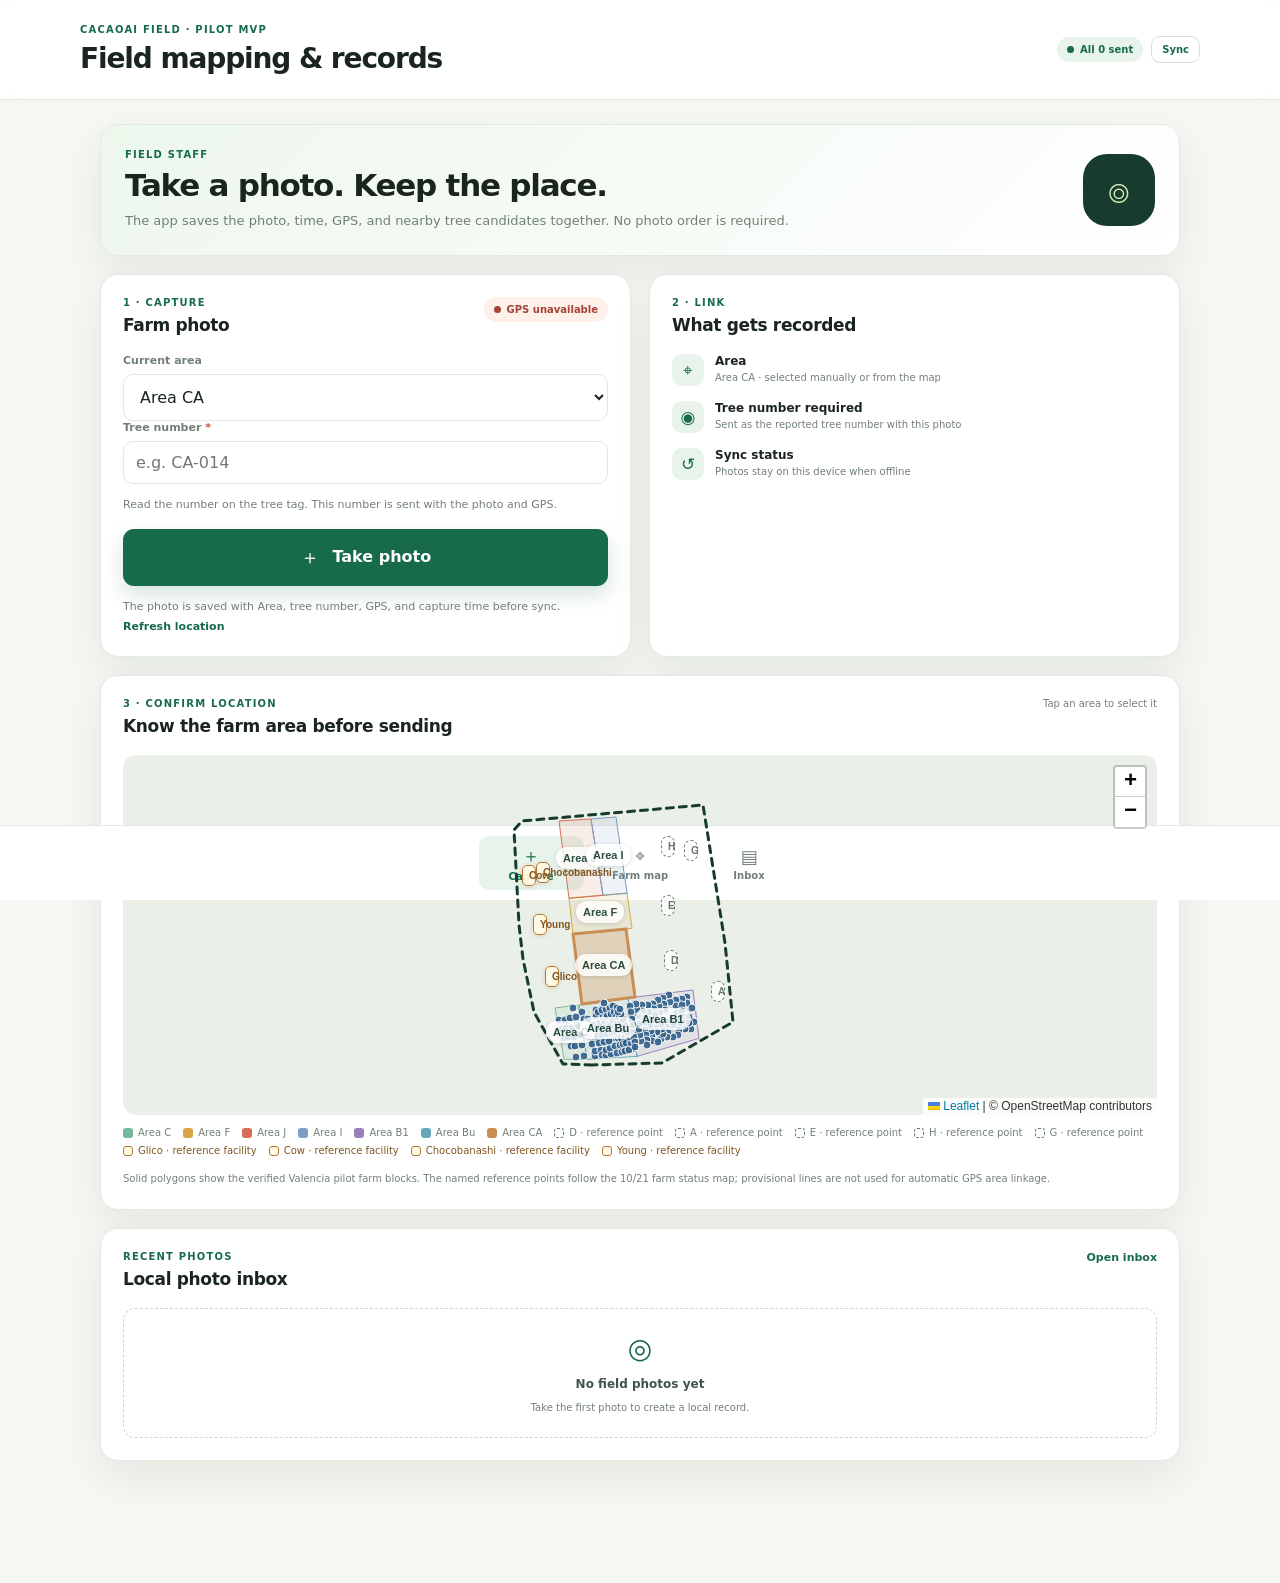
==== commit c6a92bdd: "PWA: per-photo GPS, parallel sync and sync progress - Watch GPS while the app is open and take a fre" ====
--- a/cacaoai-pwa/index.html
+++ b/cacaoai-pwa/index.html
@@ -7,8 +7,8 @@
     <meta name="description" content="CacaoAI field photo and farm mapping tool" />
     <link rel="icon" href="./favicon.svg" />
     <title>CacaoAI Field</title>
-    <script type="module" crossorigin src="./assets/index-kR4Y97DI.js"></script>
-    <link rel="stylesheet" crossorigin href="./assets/index-BV3dPQUp.css">
+    <script type="module" crossorigin src="./assets/index-BaVUNyTq.js"></script>
+    <link rel="stylesheet" crossorigin href="./assets/index-j0X3HMpe.css">
   <link rel="manifest" href="./manifest.webmanifest"><script id="vite-plugin-pwa:register-sw" src="./registerSW.js"></script></head>
   <body>
     <div id="app"></div>
--- a/cacaoai-pwa/assets/index-j0X3HMpe.css
+++ b/cacaoai-pwa/assets/index-j0X3HMpe.css
@@ -0,0 +1 @@
+.leaflet-pane,.leaflet-tile,.leaflet-marker-icon,.leaflet-marker-shadow,.leaflet-tile-container,.leaflet-pane>svg,.leaflet-pane>canvas,.leaflet-zoom-box,.leaflet-image-layer,.leaflet-layer{position:absolute;left:0;top:0}.leaflet-container{overflow:hidden}.leaflet-tile,.leaflet-marker-icon,.leaflet-marker-shadow{-webkit-user-select:none;-moz-user-select:none;user-select:none;-webkit-user-drag:none}.leaflet-tile::selection{background:transparent}.leaflet-safari .leaflet-tile{image-rendering:-webkit-optimize-contrast}.leaflet-safari .leaflet-tile-container{width:1600px;height:1600px;-webkit-transform-origin:0 0}.leaflet-marker-icon,.leaflet-marker-shadow{display:block}.leaflet-container .leaflet-overlay-pane svg{max-width:none!important;max-height:none!important}.leaflet-container .leaflet-marker-pane img,.leaflet-container .leaflet-shadow-pane img,.leaflet-container .leaflet-tile-pane img,.leaflet-container img.leaflet-image-layer,.leaflet-container .leaflet-tile{max-width:none!important;max-height:none!important;width:auto;padding:0}.leaflet-container img.leaflet-tile{mix-blend-mode:plus-lighter}.leaflet-container.leaflet-touch-zoom{-ms-touch-action:pan-x pan-y;touch-action:pan-x pan-y}.leaflet-container.leaflet-touch-drag{-ms-touch-action:pinch-zoom;touch-action:none;touch-action:pinch-zoom}.leaflet-container.leaflet-touch-drag.leaflet-touch-zoom{-ms-touch-action:none;touch-action:none}.leaflet-container{-webkit-tap-highlight-color:transparent}.leaflet-container a{-webkit-tap-highlight-color:rgba(51,181,229,.4)}.leaflet-tile{filter:inherit;visibility:hidden}.leaflet-tile-loaded{visibility:inherit}.leaflet-zoom-box{width:0;height:0;-moz-box-sizing:border-box;box-sizing:border-box;z-index:800}.leaflet-overlay-pane svg{-moz-user-select:none}.leaflet-pane{z-index:400}.leaflet-tile-pane{z-index:200}.leaflet-overlay-pane{z-index:400}.leaflet-shadow-pane{z-index:500}.leaflet-marker-pane{z-index:600}.leaflet-tooltip-pane{z-index:650}.leaflet-popup-pane{z-index:700}.leaflet-map-pane canvas{z-index:100}.leaflet-map-pane svg{z-index:200}.leaflet-vml-shape{width:1px;height:1px}.lvml{behavior:url(#default#VML);display:inline-block;position:absolute}.leaflet-control{position:relative;z-index:800;pointer-events:visiblePainted;pointer-events:auto}.leaflet-top,.leaflet-bottom{position:absolute;z-index:1000;pointer-events:none}.leaflet-top{top:0}.leaflet-right{right:0}.leaflet-bottom{bottom:0}.leaflet-left{left:0}.leaflet-control{float:left;clear:both}.leaflet-right .leaflet-control{float:right}.leaflet-top .leaflet-control{margin-top:10px}.leaflet-bottom .leaflet-control{margin-bottom:10px}.leaflet-left .leaflet-control{margin-left:10px}.leaflet-right .leaflet-control{margin-right:10px}.leaflet-fade-anim .leaflet-popup{opacity:0;-webkit-transition:opacity .2s linear;-moz-transition:opacity .2s linear;transition:opacity .2s linear}.leaflet-fade-anim .leaflet-map-pane .leaflet-popup{opacity:1}.leaflet-zoom-animated{-webkit-transform-origin:0 0;-ms-transform-origin:0 0;transform-origin:0 0}svg.leaflet-zoom-animated{will-change:transform}.leaflet-zoom-anim .leaflet-zoom-animated{-webkit-transition:-webkit-transform .25s cubic-bezier(0,0,.25,1);-moz-transition:-moz-transform .25s cubic-bezier(0,0,.25,1);transition:transform .25s cubic-bezier(0,0,.25,1)}.leaflet-zoom-anim .leaflet-tile,.leaflet-pan-anim .leaflet-tile{-webkit-transition:none;-moz-transition:none;transition:none}.leaflet-zoom-anim .leaflet-zoom-hide{visibility:hidden}.leaflet-interactive{cursor:pointer}.leaflet-grab{cursor:-webkit-grab;cursor:-moz-grab;cursor:grab}.leaflet-crosshair,.leaflet-crosshair .leaflet-interactive{cursor:crosshair}.leaflet-popup-pane,.leaflet-control{cursor:auto}.leaflet-dragging .leaflet-grab,.leaflet-dragging .leaflet-grab .leaflet-interactive,.leaflet-dragging .leaflet-marker-draggable{cursor:move;cursor:-webkit-grabbing;cursor:-moz-grabbing;cursor:grabbing}.leaflet-marker-icon,.leaflet-marker-shadow,.leaflet-image-layer,.leaflet-pane>svg path,.leaflet-tile-container{pointer-events:none}.leaflet-marker-icon.leaflet-interactive,.leaflet-image-layer.leaflet-interactive,.leaflet-pane>svg path.leaflet-interactive,svg.leaflet-image-layer.leaflet-interactive path{pointer-events:visiblePainted;pointer-events:auto}.leaflet-container{background:#ddd;outline-offset:1px}.leaflet-container a{color:#0078a8}.leaflet-zoom-box{border:2px dotted #38f;background:#ffffff80}.leaflet-container{font-family:Helvetica Neue,Arial,Helvetica,sans-serif;font-size:12px;font-size:.75rem;line-height:1.5}.leaflet-bar{box-shadow:0 1px 5px #000000a6;border-radius:4px}.leaflet-bar a{background-color:#fff;border-bottom:1px solid #ccc;width:26px;height:26px;line-height:26px;display:block;text-align:center;text-decoration:none;color:#000}.leaflet-bar a,.leaflet-control-layers-toggle{background-position:50% 50%;background-repeat:no-repeat;display:block}.leaflet-bar a:hover,.leaflet-bar a:focus{background-color:#f4f4f4}.leaflet-bar a:first-child{border-top-left-radius:4px;border-top-right-radius:4px}.leaflet-bar a:last-child{border-bottom-left-radius:4px;border-bottom-right-radius:4px;border-bottom:none}.leaflet-bar a.leaflet-disabled{cursor:default;background-color:#f4f4f4;color:#bbb}.leaflet-touch .leaflet-bar a{width:30px;height:30px;line-height:30px}.leaflet-touch .leaflet-bar a:first-child{border-top-left-radius:2px;border-top-right-radius:2px}.leaflet-touch .leaflet-bar a:last-child{border-bottom-left-radius:2px;border-bottom-right-radius:2px}.leaflet-control-zoom-in,.leaflet-control-zoom-out{font:700 18px Lucida Console,Monaco,monospace;text-indent:1px}.leaflet-touch .leaflet-control-zoom-in,.leaflet-touch .leaflet-control-zoom-out{font-size:22px}.leaflet-control-layers{box-shadow:0 1px 5px #0006;background:#fff;border-radius:5px}.leaflet-control-layers-toggle{background-image:url([data-uri]);width:36px;height:36px}.leaflet-retina .leaflet-control-layers-toggle{background-image:url([data-uri]);background-size:26px 26px}.leaflet-touch .leaflet-control-layers-toggle{width:44px;height:44px}.leaflet-control-layers .leaflet-control-layers-list,.leaflet-control-layers-expanded .leaflet-control-layers-toggle{display:none}.leaflet-control-layers-expanded .leaflet-control-layers-list{display:block;position:relative}.leaflet-control-layers-expanded{padding:6px 10px 6px 6px;color:#333;background:#fff}.leaflet-control-layers-scrollbar{overflow-y:scroll;overflow-x:hidden;padding-right:5px}.leaflet-control-layers-selector{margin-top:2px;position:relative;top:1px}.leaflet-control-layers label{display:block;font-size:13px;font-size:1.08333em}.leaflet-control-layers-separator{height:0;border-top:1px solid #ddd;margin:5px -10px 5px -6px}.leaflet-default-icon-path{background-image:url([data-uri])}.leaflet-container .leaflet-control-attribution{background:#fff;background:#fffc;margin:0}.leaflet-control-attribution,.leaflet-control-scale-line{padding:0 5px;color:#333;line-height:1.4}.leaflet-control-attribution a{text-decoration:none}.leaflet-control-attribution a:hover,.leaflet-control-attribution a:focus{text-decoration:underline}.leaflet-attribution-flag{display:inline!important;vertical-align:baseline!important;width:1em;height:.6669em}.leaflet-left .leaflet-control-scale{margin-left:5px}.leaflet-bottom .leaflet-control-scale{margin-bottom:5px}.leaflet-control-scale-line{border:2px solid #777;border-top:none;line-height:1.1;padding:2px 5px 1px;white-space:nowrap;-moz-box-sizing:border-box;box-sizing:border-box;background:#fffc;text-shadow:1px 1px #fff}.leaflet-control-scale-line:not(:first-child){border-top:2px solid #777;border-bottom:none;margin-top:-2px}.leaflet-control-scale-line:not(:first-child):not(:last-child){border-bottom:2px solid #777}.leaflet-touch .leaflet-control-attribution,.leaflet-touch .leaflet-control-layers,.leaflet-touch .leaflet-bar{box-shadow:none}.leaflet-touch .leaflet-control-layers,.leaflet-touch .leaflet-bar{border:2px solid rgba(0,0,0,.2);background-clip:padding-box}.leaflet-popup{position:absolute;text-align:center;margin-bottom:20px}.leaflet-popup-content-wrapper{padding:1px;text-align:left;border-radius:12px}.leaflet-popup-content{margin:13px 24px 13px 20px;line-height:1.3;font-size:13px;font-size:1.08333em;min-height:1px}.leaflet-popup-content p{margin:1.3em 0}.leaflet-popup-tip-container{width:40px;height:20px;position:absolute;left:50%;margin-top:-1px;margin-left:-20px;overflow:hidden;pointer-events:none}.leaflet-popup-tip{width:17px;height:17px;padding:1px;margin:-10px auto 0;pointer-events:auto;-webkit-transform:rotate(45deg);-moz-transform:rotate(45deg);-ms-transform:rotate(45deg);transform:rotate(45deg)}.leaflet-popup-content-wrapper,.leaflet-popup-tip{background:#fff;color:#333;box-shadow:0 3px 14px #0006}.leaflet-container a.leaflet-popup-close-button{position:absolute;top:0;right:0;border:none;text-align:center;width:24px;height:24px;font:16px/24px Tahoma,Verdana,sans-serif;color:#757575;text-decoration:none;background:transparent}.leaflet-container a.leaflet-popup-close-button:hover,.leaflet-container a.leaflet-popup-close-button:focus{color:#585858}.leaflet-popup-scrolled{overflow:auto}.leaflet-oldie .leaflet-popup-content-wrapper{-ms-zoom:1}.leaflet-oldie .leaflet-popup-tip{width:24px;margin:0 auto;-ms-filter:"progid:DXImageTransform.Microsoft.Matrix(M11=0.70710678, M12=0.70710678, M21=-0.70710678, M22=0.70710678)";filter:progid:DXImageTransform.Microsoft.Matrix(M11=.70710678,M12=.70710678,M21=-.70710678,M22=.70710678)}.leaflet-oldie .leaflet-control-zoom,.leaflet-oldie .leaflet-control-layers,.leaflet-oldie .leaflet-popup-content-wrapper,.leaflet-oldie .leaflet-popup-tip{border:1px solid #999}.leaflet-div-icon{background:#fff;border:1px solid #666}.leaflet-tooltip{position:absolute;padding:6px;background-color:#fff;border:1px solid #fff;border-radius:3px;color:#222;white-space:nowrap;-webkit-user-select:none;-moz-user-select:none;-ms-user-select:none;user-select:none;pointer-events:none;box-shadow:0 1px 3px #0006}.leaflet-tooltip.leaflet-interactive{cursor:pointer;pointer-events:auto}.leaflet-tooltip-top:before,.leaflet-tooltip-bottom:before,.leaflet-tooltip-left:before,.leaflet-tooltip-right:before{position:absolute;pointer-events:none;border:6px solid transparent;background:transparent;content:""}.leaflet-tooltip-bottom{margin-top:6px}.leaflet-tooltip-top{margin-top:-6px}.leaflet-tooltip-bottom:before,.leaflet-tooltip-top:before{left:50%;margin-left:-6px}.leaflet-tooltip-top:before{bottom:0;margin-bottom:-12px;border-top-color:#fff}.leaflet-tooltip-bottom:before{top:0;margin-top:-12px;margin-left:-6px;border-bottom-color:#fff}.leaflet-tooltip-left{margin-left:-6px}.leaflet-tooltip-right{margin-left:6px}.leaflet-tooltip-left:before,.leaflet-tooltip-right:before{top:50%;margin-top:-6px}.leaflet-tooltip-left:before{right:0;margin-right:-12px;border-left-color:#fff}.leaflet-tooltip-right:before{left:0;margin-left:-12px;border-right-color:#fff}@media print{.leaflet-control{-webkit-print-color-adjust:exact;print-color-adjust:exact}}:root{color:#19251e;background:#f5f7f2;font-family:Inter,ui-sans-serif,system-ui,-apple-system,BlinkMacSystemFont,Segoe UI,sans-serif;font-synthesis:none;text-rendering:optimizeLegibility;--green: #176b4b;--deep-green: #173c2d;--muted: #718077;--line: #e2e9e2;--paper: #ffffff;--mint: #e7f3eb;--amber: #d68b22;--red: #c75342;--shadow: 0 16px 38px rgba(28, 50, 35, .07)}*{box-sizing:border-box}body{margin:0;min-width:320px;min-height:100vh;background:#f5f7f2}button,input,select{font:inherit}button{cursor:pointer}.app-shell{min-height:100vh;padding-bottom:82px}.topbar{display:flex;align-items:center;justify-content:space-between;gap:16px;padding:24px max(20px,calc((100vw - 1120px)/2));background:#ffffffe6;border-bottom:1px solid var(--line);position:sticky;top:0;z-index:5;-webkit-backdrop-filter:blur(12px);backdrop-filter:blur(12px)}.eyebrow{margin:0 0 7px;color:var(--green);font-size:10px;font-weight:800;letter-spacing:.12em;text-transform:uppercase}h1,h2,h3,p{margin-top:0}h1{margin-bottom:0;font-size:clamp(21px,4vw,28px);letter-spacing:-.04em}h2{margin-bottom:0;font-size:clamp(22px,4vw,31px);letter-spacing:-.04em}h3{margin-bottom:5px;font-size:14px}.content{width:min(1120px,100%);margin:0 auto;padding:24px 20px 40px}.screen{display:grid;gap:18px;animation:rise .18s ease-out}@keyframes rise{0%{opacity:.4;transform:translateY(4px)}to{opacity:1;transform:none}}.card,.hero-card{background:var(--paper);border:1px solid var(--line);border-radius:18px;box-shadow:var(--shadow)}.hero-card{display:flex;align-items:center;justify-content:space-between;gap:20px;padding:24px;background:linear-gradient(135deg,#edf7ec,#fff)}.hero-card h2{max-width:580px}.subcopy,.helper-copy,.muted,.map-note{color:var(--muted);line-height:1.55}.subcopy{max-width:680px;margin:8px 0 0;font-size:13px}.capture-orb{width:72px;height:72px;flex:none;display:grid;place-items:center;border-radius:24px;background:var(--deep-green);color:#d7ecb5;font-size:36px}.grid-two{display:grid;grid-template-columns:minmax(0,1fr) minmax(0,1fr);gap:18px}.capture-card,.status-card,.recent-card,.detail-card,.inbox-card,.capture-map-card{padding:22px}.capture-map-card .farm-map{min-height:360px}.required-field:after{content:" *";color:#c75342}.tree-number-helper{margin-top:6px}.map-selection-hint{color:var(--muted);font-size:10px}.area-legend{display:flex;flex-wrap:wrap;gap:7px 12px;margin-top:12px}.area-legend span{display:inline-flex;align-items:center;gap:5px;color:var(--muted);font-size:10px}.area-legend-swatch,.reference-legend-swatch{display:inline-block;width:10px;height:10px;border-radius:3px}.reference-legend-swatch{border:1px dashed #67776c;background:transparent}.capture-map-note{margin:11px 0 0}.facility-legend{color:#80551e!important}.facility-legend-swatch{display:inline-block;width:10px;height:10px;border:1px solid #b3772e;border-radius:3px;background:#fff8e5}.grid-four{display:grid;grid-template-columns:repeat(4,minmax(0,1fr));gap:14px}.history-summary-grid{margin-bottom:16px}.history-types-card,.history-tree-card,.history-detail-card{padding:22px}.history-type-list{display:flex;flex-wrap:wrap;gap:10px}.history-type-list span{display:inline-flex;align-items:center;gap:9px;padding:10px 12px;border:1px solid var(--line);border-radius:10px;background:#fbfcf9}.history-type-list strong{font-size:11px}.history-type-list em{color:var(--red);font-style:normal;font-weight:800}.history-search{width:190px;padding:9px 11px;border:1px solid var(--line);border-radius:9px;color:var(--ink);background:#fff}.history-tree-list{display:grid;grid-template-columns:repeat(2,minmax(0,1fr));gap:8px}.history-tree-row{display:grid;grid-template-columns:10px minmax(0,1fr) auto;gap:10px;align-items:center;padding:11px;border:1px solid var(--line);border-radius:10px;color:var(--ink);background:#fff;text-align:left}.history-tree-row.selected{border-color:var(--green);box-shadow:0 0 0 2px #173c2d14}.history-tree-row strong,.history-tree-row small{display:block}.history-tree-row strong{font-size:11px}.history-tree-row small{margin-top:3px;color:var(--muted);font-size:9px;line-height:1.4}.history-tree-row em{color:var(--muted);font-size:10px;font-style:normal;white-space:nowrap}.history-tree-dot{width:9px;height:9px;border-radius:50%;background:#4d9b6d}.history-tree-dot.medium{background:#d68b22}.history-tree-dot.high{background:#b6423c}.history-photo-list{display:grid;grid-template-columns:repeat(3,minmax(0,1fr));gap:8px;margin-top:16px}.history-photo-list div{padding:10px;border:1px solid var(--line);border-radius:9px;background:#fbfcf9}.history-photo-list strong,.history-photo-list small{display:block}.history-photo-list strong{font-size:10px}.history-photo-list small{margin-top:4px;color:var(--muted);font-size:9px}.loading-card{padding:28px;color:var(--muted)}.load-more-button{margin-top:14px}.section-head,.page-head{display:flex;align-items:flex-start;justify-content:space-between;gap:14px}.section-head{margin-bottom:19px}.section-head h2{font-size:17px;letter-spacing:-.02em}.status-pill,.offline-badge{display:inline-flex;align-items:center;gap:6px;padding:7px 10px;border-radius:99px;font-size:10px;font-weight:800;white-space:nowrap}.status-pill{background:#eef1ed;color:#68756b}.status-pill.available{background:var(--mint);color:var(--green)}.status-pill.unavailable{background:#fff0e9;color:#a44337}.status-pill i,.offline-badge i{width:7px;height:7px;border-radius:50%;background:currentColor}.offline-badge{background:#fff4dc;color:#80500d}.top-actions{display:flex;align-items:center;gap:8px}.sync-error{display:grid;grid-template-columns:auto minmax(0,1fr) auto;gap:10px;align-items:center;width:min(1120px,calc(100% - 40px));margin:12px auto 0;padding:11px 13px;border:1px solid #f0c9bf;border-radius:12px;color:#7f3029;background:#fff4f1;font-size:11px}.sync-error span{overflow-wrap:anywhere}.sync-error button{padding:4px 0;border:0;color:#7f3029;background:transparent;font-size:10px;font-weight:800}.sync-button{padding:7px 10px;border:1px solid #d3e2d6;border-radius:9px;color:var(--green);background:#fff;font-size:10px;font-weight:800}.sync-button:disabled{cursor:not-allowed;color:#94a198;background:#f4f6f3}.field-label{display:block;margin-bottom:7px;color:var(--muted);font-size:11px;font-weight:750}.select-input{width:100%;padding:12px;border:1px solid var(--line);border-radius:10px;color:var(--ink);background:#fff}.capture-button,.primary-button{width:100%;margin-top:16px;padding:15px;border:0;border-radius:11px;color:#fff;background:var(--green);font-weight:800;box-shadow:0 9px 20px #176b4b2e}.capture-button span{margin-right:7px;font-size:20px;vertical-align:-2px}.primary-button{width:auto;margin:0;padding:11px 14px;white-space:nowrap}.capture-button:hover,.primary-button:hover{background:#10583c}.helper-copy{margin:12px 0 0;font-size:11px}.text-button{padding:0;border:0;color:var(--green);background:transparent;font-size:11px;font-weight:800}.record-list{display:grid;gap:15px}.record-list>div{display:flex;align-items:flex-start;gap:11px}.record-icon{width:32px;height:32px;flex:none;display:grid;place-items:center;border-radius:10px;color:var(--green);background:var(--mint);font-size:17px}.record-list strong,.record-list small{display:block}.record-list strong{margin-bottom:3px;font-size:12px}.record-list small{color:var(--muted);font-size:10px;line-height:1.45}.photo-list{display:grid;gap:8px}.photo-row{display:flex;align-items:center;width:100%;gap:11px;padding:10px;border:1px solid var(--line);border-radius:11px;background:#fff;text-align:left}.photo-row:hover{border-color:#b3d0bb;background:#fbfef9}.photo-row img{width:48px;height:48px;flex:none;object-fit:cover;border-radius:9px;background:#e8eee6}.photo-row span{min-width:0;flex:1}.photo-row strong,.photo-row small{display:block;overflow:hidden;text-overflow:ellipsis;white-space:nowrap}.photo-row strong{font-size:11px}.photo-row small{margin-top:4px;color:var(--muted);font-size:10px}.photo-row em{color:var(--green);font-size:9px;font-style:normal;font-weight:800}.empty-state{display:grid;place-items:center;gap:5px;min-height:130px;padding:20px;border:1px dashed #cbd9cb;border-radius:12px;color:var(--muted);text-align:center}.empty-state span{color:var(--green);font-size:28px}.empty-state strong{color:#405449;font-size:12px}.empty-state small{font-size:10px}.empty-state.compact{min-height:100px}.map-card{padding:10px;overflow:hidden}.farm-map{min-height:480px;width:100%;border-radius:13px;overflow:hidden;background:#eaf0e7}.farm-area-label{border:0;border-radius:999px;background:#ffffffe6;color:#173c2d;box-shadow:0 1px 5px #173c2d2e;font-size:11px;font-weight:800;padding:3px 7px}.farm-area-label:before{display:none}.farm-reference-label{background:transparent;border:0}.farm-reference-label span{display:block;border:1px dashed #67776c;border-radius:999px;background:#ffffffd1;color:#67776c;font-size:10px;font-weight:700;padding:2px 6px;white-space:nowrap}.farm-facility-label{background:transparent;border:0}.farm-facility-label span{display:block;border:1px solid #b3772e;border-radius:5px;background:#fff8e5f0;color:#80551e;box-shadow:0 1px 5px #80551e33;font-size:10px;font-weight:800;padding:2px 6px;white-space:nowrap}.drive-results-map{min-height:390px;width:100%;border-radius:13px;overflow:hidden;background:#eaf0e7}.link-button{display:inline-flex;align-items:center;text-decoration:none}.drive-summary-grid{grid-template-columns:repeat(2,minmax(0,1fr))}.summary-card{display:flex;align-items:center;gap:14px;padding:18px 20px}.summary-card span:last-child{display:grid;gap:4px}.summary-card strong,.summary-card small{display:block}.summary-card strong{font-size:12px}.summary-card small{color:var(--muted);font-size:10px;line-height:1.45}.summary-number{color:var(--green);font-size:30px;font-weight:850;letter-spacing:-.06em}.warning-number{color:var(--red)}.drive-result-list{display:grid;gap:16px}.drive-result-card{display:grid;grid-template-columns:minmax(180px,.42fr) minmax(0,1fr);gap:20px;padding:18px}.drive-result-media{display:grid;align-content:start;gap:8px}.drive-result-media img{width:100%;min-height:190px;object-fit:contain;border-radius:12px;background:#edf1eb}.drive-result-media a,.result-links a{color:var(--green);font-size:10px;font-weight:800;text-decoration:none}.result-title-row,.result-probability{display:flex;align-items:flex-start;justify-content:space-between;gap:12px}.result-title-row h3{margin-bottom:0;font-size:16px}.result-status{padding:6px 9px;border-radius:99px;color:#80500d;background:#fff4dc;font-size:10px;font-weight:850;white-space:nowrap}.result-status.warning{color:#9b3f32;background:#fff0e9}.result-probability{align-items:baseline;margin-top:20px;color:var(--muted);font-size:11px}.result-probability strong{color:var(--ink);font-size:27px;letter-spacing:-.05em}.probability-bar{position:relative;height:8px;margin-top:7px;overflow:visible;border-radius:99px;background:#e2e9e2}.probability-bar i{display:block;height:100%;border-radius:inherit;background:var(--amber)}.probability-bar b{position:absolute;top:-3px;width:2px;height:14px;background:#405449}.result-facts{display:grid;grid-template-columns:repeat(3,1fr);gap:10px;margin-top:18px}.result-facts span{display:grid;gap:4px;color:#405449;font-size:10px;line-height:1.35}.result-facts small{color:var(--muted);font-size:9px}.result-message{margin:16px 0 12px;color:var(--muted);font-size:11px;line-height:1.5}.result-links{display:flex;gap:14px}.map-detail-grid{grid-template-columns:minmax(0,1.2fr) minmax(260px,.8fr)}.selected-photo{display:flex;gap:12px;align-items:center}.selected-photo img{width:70px;height:70px;object-fit:cover;border-radius:10px}.selected-photo p{margin:0 0 4px;color:var(--muted);font-size:11px}.candidate-box{display:flex;flex-wrap:wrap;gap:7px;margin-top:18px;padding-top:14px;border-top:1px solid var(--line)}.candidate-box strong{width:100%;font-size:11px}.candidate-button{display:grid;gap:2px;padding:7px 9px;border:1px solid #cfe1ec;border-radius:8px;color:#315f8a;background:#e9f1f6;font-size:10px;font-weight:750;text-align:left}.candidate-button small{color:#607f99;font-size:9px;font-weight:600}.candidate-button.confirmed{border-color:#9dc9a8;color:var(--green);background:var(--mint)}.candidate-button.confirmed small{color:var(--green)}.layer-row{display:flex;align-items:center;gap:9px;padding:11px 0;border-bottom:1px solid var(--line);color:#526359;font-size:12px}.layer-dot{width:10px;height:10px;border-radius:50%}.layer-dot.area{background:#d66e57}.layer-dot.photo{background:#c75342}.layer-dot.tree{background:#315f8a}.map-note{margin:15px 0 0;font-size:10px}.history-block{margin-top:22px;padding-top:18px;border-top:1px solid var(--line)}.history-block .eyebrow{margin-bottom:10px}.history-list{display:grid;gap:9px}.history-list>div{display:grid;gap:3px;padding:9px 0;border-bottom:1px solid #eef2ed}.history-list strong{font-size:11px}.history-list small,.history-empty{color:var(--muted);font-size:10px}.history-empty{margin:0;line-height:1.5}.secondary-button{width:100%;margin-top:16px;padding:10px 12px;border:1px solid #cfe2d3;border-radius:10px;color:var(--green);background:var(--mint);font-size:11px;font-weight:800}.action-card{padding:22px}.form-grid{display:grid;grid-template-columns:repeat(2,minmax(0,1fr));gap:15px}.form-grid label{display:grid;gap:7px;color:#526359;font-size:11px;font-weight:750}.form-grid label.full-field{grid-column:1 / -1}.text-input{width:100%;padding:11px 12px;border:1px solid var(--line);border-radius:10px;color:var(--ink);background:#fff;resize:vertical}.file-input{width:100%;padding:9px;border:1px dashed #b9cdbb;border-radius:10px;color:var(--muted);background:#f8fbf7;font-size:10px}.form-grid small{margin-top:-3px;color:var(--muted);font-size:10px;font-weight:500}.action-summary{display:grid;gap:4px;margin-top:18px;padding:13px;border-radius:10px;color:#526359;background:#f7f9f5;font-size:10px}.action-summary strong{color:var(--ink);font-size:12px}.action-card .primary-button{margin-top:16px}.bottom-nav{position:fixed;right:0;bottom:0;left:0;z-index:10;display:flex;justify-content:center;gap:4px;padding:10px 14px calc(10px + env(safe-area-inset-bottom));border-top:1px solid var(--line);background:#fffffff0;-webkit-backdrop-filter:blur(14px);backdrop-filter:blur(14px)}.bottom-nav button{min-width:105px;padding:8px 10px;border:0;border-radius:10px;color:var(--muted);background:transparent;font-size:10px;font-weight:800}.bottom-nav button span{display:block;margin-bottom:3px;font-size:18px}.bottom-nav button.active{color:var(--green);background:var(--mint)}.toast{position:fixed;right:20px;bottom:86px;z-index:20;max-width:min(360px,calc(100vw - 40px));padding:12px 14px;border-radius:10px;color:#fff;background:var(--deep-green);box-shadow:0 10px 25px #14322333;font-size:11px}.visually-hidden{position:absolute;width:1px;height:1px;padding:0;margin:-1px;overflow:hidden;clip:rect(0,0,0,0);white-space:nowrap;border:0}@media(max-width:720px){.topbar{padding:17px 16px}.sync-error{grid-template-columns:1fr auto;width:calc(100% - 28px);margin-top:10px}.sync-error span{grid-column:1 / -1;grid-row:2}.topbar h1{font-size:21px}.content{padding:18px 14px 30px}.hero-card{padding:19px}.capture-orb{width:56px;height:56px;border-radius:18px;font-size:28px}.grid-two,.map-detail-grid{grid-template-columns:1fr}.grid-four{grid-template-columns:repeat(2,minmax(0,1fr))}.history-tree-list{grid-template-columns:1fr}.history-photo-list{grid-template-columns:repeat(2,minmax(0,1fr))}.history-search{width:100%}.drive-summary-grid,.drive-result-card{grid-template-columns:1fr}.bottom-nav{gap:0;padding-right:6px;padding-left:6px}.bottom-nav button{min-width:0;flex:1;padding-right:4px;padding-left:4px}.form-grid{grid-template-columns:1fr}.form-grid label.full-field{grid-column:auto}.page-head{flex-direction:column}.page-head .primary-button{width:100%}.farm-map{min-height:390px}}.status-pill.weak{background:#fff4dc;color:#80500d}.offline-badge.done{background:var(--mint);color:var(--green)}.top-actions{display:flex;align-items:center;gap:8px;flex-wrap:wrap;justify-content:flex-end}.sync-progress{display:grid;gap:7px;width:min(1120px,calc(100% - 40px));margin:12px auto 0;padding:11px 13px;border:1px solid #d3e2d6;border-radius:12px;background:#fff;font-size:11px}.sync-progress-head{display:flex;justify-content:space-between;gap:10px;flex-wrap:wrap}.sync-progress-head span,.sync-progress small{color:#68756b}.sync-progress small{overflow-wrap:anywhere;font-size:10px}.sync-bar{height:7px;overflow:hidden;border-radius:99px;background:#eef1ed}.sync-bar i{display:block;height:100%;border-radius:inherit;background:var(--green);transition:width .3s ease}
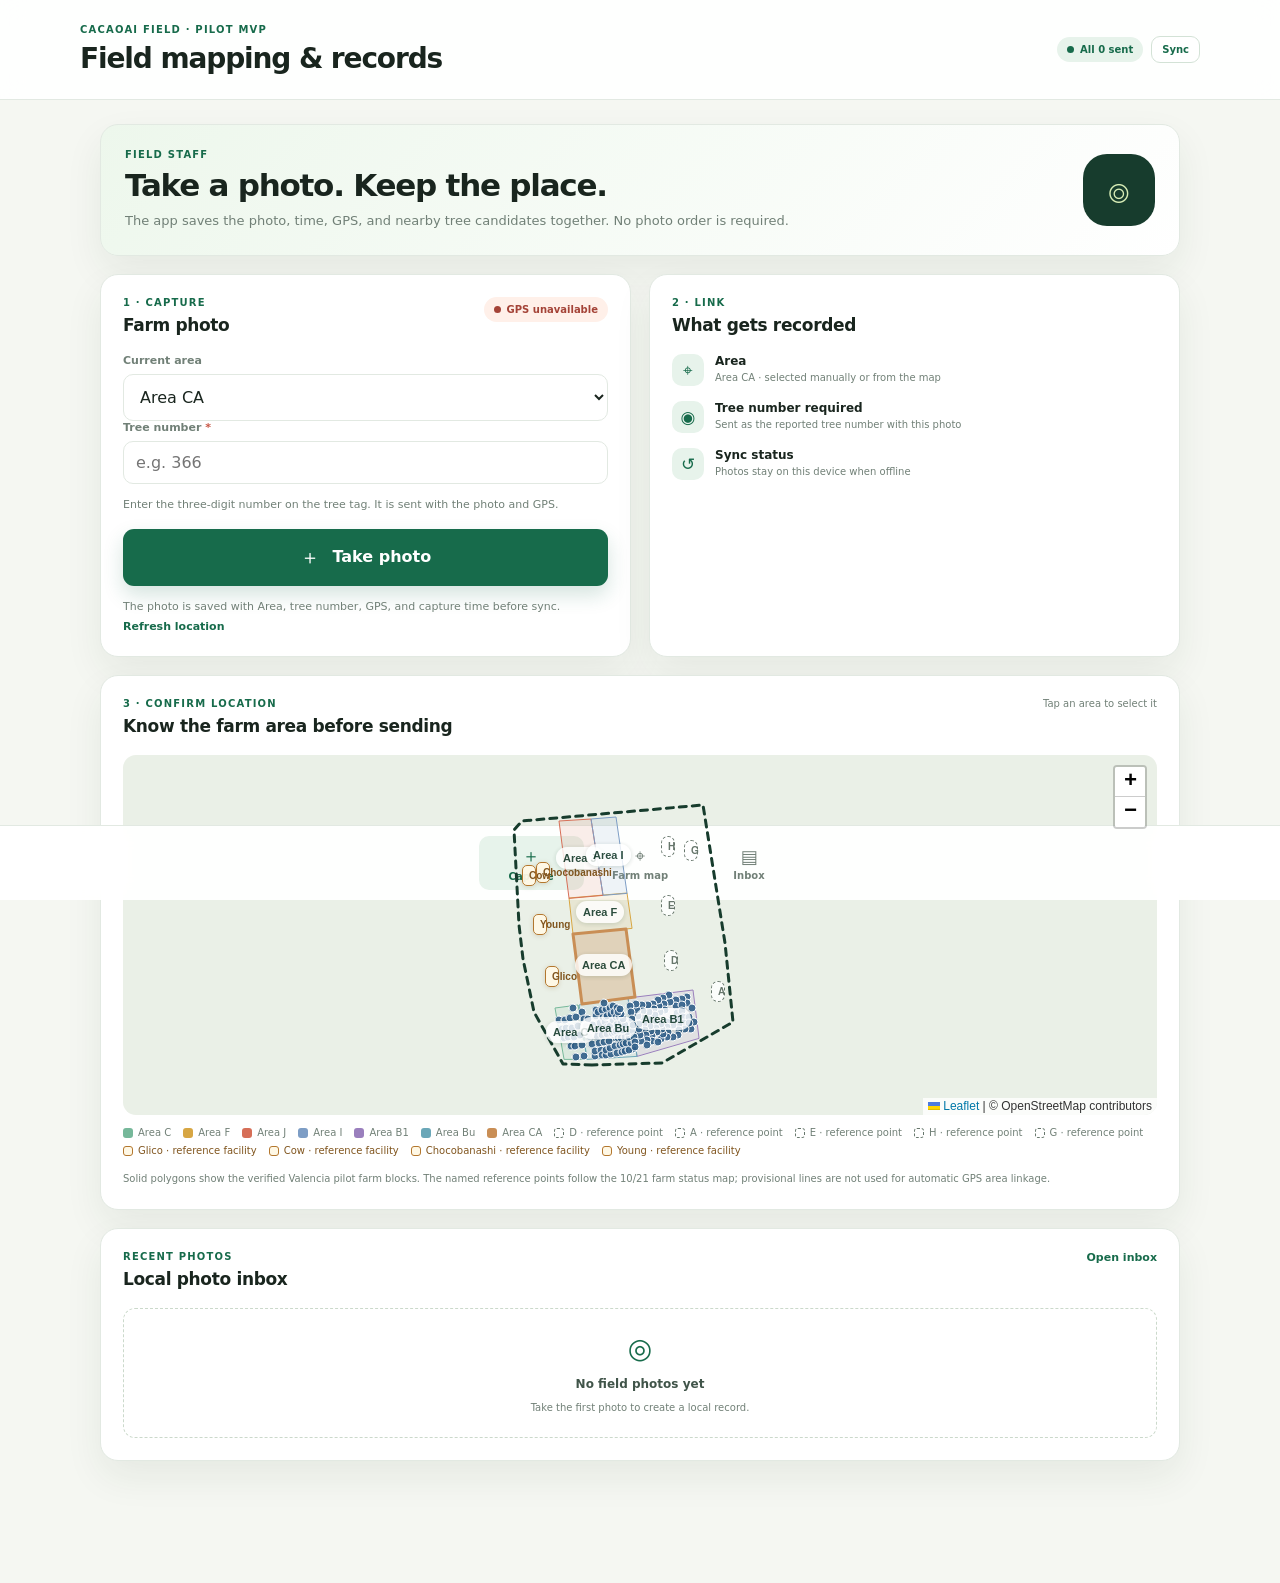
==== commit daac9567: "Harden field capture and tree linkage" ====
--- a/cacaoai-pwa/index.html
+++ b/cacaoai-pwa/index.html
@@ -7,8 +7,8 @@
     <meta name="description" content="CacaoAI field photo and farm mapping tool" />
     <link rel="icon" href="./favicon.svg" />
     <title>CacaoAI Field</title>
-    <script type="module" crossorigin src="./assets/index-BaVUNyTq.js"></script>
-    <link rel="stylesheet" crossorigin href="./assets/index-j0X3HMpe.css">
+    <script type="module" crossorigin src="./assets/index-QzJZysux.js"></script>
+    <link rel="stylesheet" crossorigin href="./assets/index-CSH1U0y-.css">
   <link rel="manifest" href="./manifest.webmanifest"><script id="vite-plugin-pwa:register-sw" src="./registerSW.js"></script></head>
   <body>
     <div id="app"></div>
--- a/cacaoai-pwa/assets/index-CSH1U0y-.css
+++ b/cacaoai-pwa/assets/index-CSH1U0y-.css
@@ -0,0 +1 @@
+.leaflet-pane,.leaflet-tile,.leaflet-marker-icon,.leaflet-marker-shadow,.leaflet-tile-container,.leaflet-pane>svg,.leaflet-pane>canvas,.leaflet-zoom-box,.leaflet-image-layer,.leaflet-layer{position:absolute;left:0;top:0}.leaflet-container{overflow:hidden}.leaflet-tile,.leaflet-marker-icon,.leaflet-marker-shadow{-webkit-user-select:none;-moz-user-select:none;user-select:none;-webkit-user-drag:none}.leaflet-tile::selection{background:transparent}.leaflet-safari .leaflet-tile{image-rendering:-webkit-optimize-contrast}.leaflet-safari .leaflet-tile-container{width:1600px;height:1600px;-webkit-transform-origin:0 0}.leaflet-marker-icon,.leaflet-marker-shadow{display:block}.leaflet-container .leaflet-overlay-pane svg{max-width:none!important;max-height:none!important}.leaflet-container .leaflet-marker-pane img,.leaflet-container .leaflet-shadow-pane img,.leaflet-container .leaflet-tile-pane img,.leaflet-container img.leaflet-image-layer,.leaflet-container .leaflet-tile{max-width:none!important;max-height:none!important;width:auto;padding:0}.leaflet-container img.leaflet-tile{mix-blend-mode:plus-lighter}.leaflet-container.leaflet-touch-zoom{-ms-touch-action:pan-x pan-y;touch-action:pan-x pan-y}.leaflet-container.leaflet-touch-drag{-ms-touch-action:pinch-zoom;touch-action:none;touch-action:pinch-zoom}.leaflet-container.leaflet-touch-drag.leaflet-touch-zoom{-ms-touch-action:none;touch-action:none}.leaflet-container{-webkit-tap-highlight-color:transparent}.leaflet-container a{-webkit-tap-highlight-color:rgba(51,181,229,.4)}.leaflet-tile{filter:inherit;visibility:hidden}.leaflet-tile-loaded{visibility:inherit}.leaflet-zoom-box{width:0;height:0;-moz-box-sizing:border-box;box-sizing:border-box;z-index:800}.leaflet-overlay-pane svg{-moz-user-select:none}.leaflet-pane{z-index:400}.leaflet-tile-pane{z-index:200}.leaflet-overlay-pane{z-index:400}.leaflet-shadow-pane{z-index:500}.leaflet-marker-pane{z-index:600}.leaflet-tooltip-pane{z-index:650}.leaflet-popup-pane{z-index:700}.leaflet-map-pane canvas{z-index:100}.leaflet-map-pane svg{z-index:200}.leaflet-vml-shape{width:1px;height:1px}.lvml{behavior:url(#default#VML);display:inline-block;position:absolute}.leaflet-control{position:relative;z-index:800;pointer-events:visiblePainted;pointer-events:auto}.leaflet-top,.leaflet-bottom{position:absolute;z-index:1000;pointer-events:none}.leaflet-top{top:0}.leaflet-right{right:0}.leaflet-bottom{bottom:0}.leaflet-left{left:0}.leaflet-control{float:left;clear:both}.leaflet-right .leaflet-control{float:right}.leaflet-top .leaflet-control{margin-top:10px}.leaflet-bottom .leaflet-control{margin-bottom:10px}.leaflet-left .leaflet-control{margin-left:10px}.leaflet-right .leaflet-control{margin-right:10px}.leaflet-fade-anim .leaflet-popup{opacity:0;-webkit-transition:opacity .2s linear;-moz-transition:opacity .2s linear;transition:opacity .2s linear}.leaflet-fade-anim .leaflet-map-pane .leaflet-popup{opacity:1}.leaflet-zoom-animated{-webkit-transform-origin:0 0;-ms-transform-origin:0 0;transform-origin:0 0}svg.leaflet-zoom-animated{will-change:transform}.leaflet-zoom-anim .leaflet-zoom-animated{-webkit-transition:-webkit-transform .25s cubic-bezier(0,0,.25,1);-moz-transition:-moz-transform .25s cubic-bezier(0,0,.25,1);transition:transform .25s cubic-bezier(0,0,.25,1)}.leaflet-zoom-anim .leaflet-tile,.leaflet-pan-anim .leaflet-tile{-webkit-transition:none;-moz-transition:none;transition:none}.leaflet-zoom-anim .leaflet-zoom-hide{visibility:hidden}.leaflet-interactive{cursor:pointer}.leaflet-grab{cursor:-webkit-grab;cursor:-moz-grab;cursor:grab}.leaflet-crosshair,.leaflet-crosshair .leaflet-interactive{cursor:crosshair}.leaflet-popup-pane,.leaflet-control{cursor:auto}.leaflet-dragging .leaflet-grab,.leaflet-dragging .leaflet-grab .leaflet-interactive,.leaflet-dragging .leaflet-marker-draggable{cursor:move;cursor:-webkit-grabbing;cursor:-moz-grabbing;cursor:grabbing}.leaflet-marker-icon,.leaflet-marker-shadow,.leaflet-image-layer,.leaflet-pane>svg path,.leaflet-tile-container{pointer-events:none}.leaflet-marker-icon.leaflet-interactive,.leaflet-image-layer.leaflet-interactive,.leaflet-pane>svg path.leaflet-interactive,svg.leaflet-image-layer.leaflet-interactive path{pointer-events:visiblePainted;pointer-events:auto}.leaflet-container{background:#ddd;outline-offset:1px}.leaflet-container a{color:#0078a8}.leaflet-zoom-box{border:2px dotted #38f;background:#ffffff80}.leaflet-container{font-family:Helvetica Neue,Arial,Helvetica,sans-serif;font-size:12px;font-size:.75rem;line-height:1.5}.leaflet-bar{box-shadow:0 1px 5px #000000a6;border-radius:4px}.leaflet-bar a{background-color:#fff;border-bottom:1px solid #ccc;width:26px;height:26px;line-height:26px;display:block;text-align:center;text-decoration:none;color:#000}.leaflet-bar a,.leaflet-control-layers-toggle{background-position:50% 50%;background-repeat:no-repeat;display:block}.leaflet-bar a:hover,.leaflet-bar a:focus{background-color:#f4f4f4}.leaflet-bar a:first-child{border-top-left-radius:4px;border-top-right-radius:4px}.leaflet-bar a:last-child{border-bottom-left-radius:4px;border-bottom-right-radius:4px;border-bottom:none}.leaflet-bar a.leaflet-disabled{cursor:default;background-color:#f4f4f4;color:#bbb}.leaflet-touch .leaflet-bar a{width:30px;height:30px;line-height:30px}.leaflet-touch .leaflet-bar a:first-child{border-top-left-radius:2px;border-top-right-radius:2px}.leaflet-touch .leaflet-bar a:last-child{border-bottom-left-radius:2px;border-bottom-right-radius:2px}.leaflet-control-zoom-in,.leaflet-control-zoom-out{font:700 18px Lucida Console,Monaco,monospace;text-indent:1px}.leaflet-touch .leaflet-control-zoom-in,.leaflet-touch .leaflet-control-zoom-out{font-size:22px}.leaflet-control-layers{box-shadow:0 1px 5px #0006;background:#fff;border-radius:5px}.leaflet-control-layers-toggle{background-image:url([data-uri]);width:36px;height:36px}.leaflet-retina .leaflet-control-layers-toggle{background-image:url([data-uri]);background-size:26px 26px}.leaflet-touch .leaflet-control-layers-toggle{width:44px;height:44px}.leaflet-control-layers .leaflet-control-layers-list,.leaflet-control-layers-expanded .leaflet-control-layers-toggle{display:none}.leaflet-control-layers-expanded .leaflet-control-layers-list{display:block;position:relative}.leaflet-control-layers-expanded{padding:6px 10px 6px 6px;color:#333;background:#fff}.leaflet-control-layers-scrollbar{overflow-y:scroll;overflow-x:hidden;padding-right:5px}.leaflet-control-layers-selector{margin-top:2px;position:relative;top:1px}.leaflet-control-layers label{display:block;font-size:13px;font-size:1.08333em}.leaflet-control-layers-separator{height:0;border-top:1px solid #ddd;margin:5px -10px 5px -6px}.leaflet-default-icon-path{background-image:url([data-uri])}.leaflet-container .leaflet-control-attribution{background:#fff;background:#fffc;margin:0}.leaflet-control-attribution,.leaflet-control-scale-line{padding:0 5px;color:#333;line-height:1.4}.leaflet-control-attribution a{text-decoration:none}.leaflet-control-attribution a:hover,.leaflet-control-attribution a:focus{text-decoration:underline}.leaflet-attribution-flag{display:inline!important;vertical-align:baseline!important;width:1em;height:.6669em}.leaflet-left .leaflet-control-scale{margin-left:5px}.leaflet-bottom .leaflet-control-scale{margin-bottom:5px}.leaflet-control-scale-line{border:2px solid #777;border-top:none;line-height:1.1;padding:2px 5px 1px;white-space:nowrap;-moz-box-sizing:border-box;box-sizing:border-box;background:#fffc;text-shadow:1px 1px #fff}.leaflet-control-scale-line:not(:first-child){border-top:2px solid #777;border-bottom:none;margin-top:-2px}.leaflet-control-scale-line:not(:first-child):not(:last-child){border-bottom:2px solid #777}.leaflet-touch .leaflet-control-attribution,.leaflet-touch .leaflet-control-layers,.leaflet-touch .leaflet-bar{box-shadow:none}.leaflet-touch .leaflet-control-layers,.leaflet-touch .leaflet-bar{border:2px solid rgba(0,0,0,.2);background-clip:padding-box}.leaflet-popup{position:absolute;text-align:center;margin-bottom:20px}.leaflet-popup-content-wrapper{padding:1px;text-align:left;border-radius:12px}.leaflet-popup-content{margin:13px 24px 13px 20px;line-height:1.3;font-size:13px;font-size:1.08333em;min-height:1px}.leaflet-popup-content p{margin:1.3em 0}.leaflet-popup-tip-container{width:40px;height:20px;position:absolute;left:50%;margin-top:-1px;margin-left:-20px;overflow:hidden;pointer-events:none}.leaflet-popup-tip{width:17px;height:17px;padding:1px;margin:-10px auto 0;pointer-events:auto;-webkit-transform:rotate(45deg);-moz-transform:rotate(45deg);-ms-transform:rotate(45deg);transform:rotate(45deg)}.leaflet-popup-content-wrapper,.leaflet-popup-tip{background:#fff;color:#333;box-shadow:0 3px 14px #0006}.leaflet-container a.leaflet-popup-close-button{position:absolute;top:0;right:0;border:none;text-align:center;width:24px;height:24px;font:16px/24px Tahoma,Verdana,sans-serif;color:#757575;text-decoration:none;background:transparent}.leaflet-container a.leaflet-popup-close-button:hover,.leaflet-container a.leaflet-popup-close-button:focus{color:#585858}.leaflet-popup-scrolled{overflow:auto}.leaflet-oldie .leaflet-popup-content-wrapper{-ms-zoom:1}.leaflet-oldie .leaflet-popup-tip{width:24px;margin:0 auto;-ms-filter:"progid:DXImageTransform.Microsoft.Matrix(M11=0.70710678, M12=0.70710678, M21=-0.70710678, M22=0.70710678)";filter:progid:DXImageTransform.Microsoft.Matrix(M11=.70710678,M12=.70710678,M21=-.70710678,M22=.70710678)}.leaflet-oldie .leaflet-control-zoom,.leaflet-oldie .leaflet-control-layers,.leaflet-oldie .leaflet-popup-content-wrapper,.leaflet-oldie .leaflet-popup-tip{border:1px solid #999}.leaflet-div-icon{background:#fff;border:1px solid #666}.leaflet-tooltip{position:absolute;padding:6px;background-color:#fff;border:1px solid #fff;border-radius:3px;color:#222;white-space:nowrap;-webkit-user-select:none;-moz-user-select:none;-ms-user-select:none;user-select:none;pointer-events:none;box-shadow:0 1px 3px #0006}.leaflet-tooltip.leaflet-interactive{cursor:pointer;pointer-events:auto}.leaflet-tooltip-top:before,.leaflet-tooltip-bottom:before,.leaflet-tooltip-left:before,.leaflet-tooltip-right:before{position:absolute;pointer-events:none;border:6px solid transparent;background:transparent;content:""}.leaflet-tooltip-bottom{margin-top:6px}.leaflet-tooltip-top{margin-top:-6px}.leaflet-tooltip-bottom:before,.leaflet-tooltip-top:before{left:50%;margin-left:-6px}.leaflet-tooltip-top:before{bottom:0;margin-bottom:-12px;border-top-color:#fff}.leaflet-tooltip-bottom:before{top:0;margin-top:-12px;margin-left:-6px;border-bottom-color:#fff}.leaflet-tooltip-left{margin-left:-6px}.leaflet-tooltip-right{margin-left:6px}.leaflet-tooltip-left:before,.leaflet-tooltip-right:before{top:50%;margin-top:-6px}.leaflet-tooltip-left:before{right:0;margin-right:-12px;border-left-color:#fff}.leaflet-tooltip-right:before{left:0;margin-left:-12px;border-right-color:#fff}@media print{.leaflet-control{-webkit-print-color-adjust:exact;print-color-adjust:exact}}:root{color:#19251e;background:#f5f7f2;font-family:Inter,ui-sans-serif,system-ui,-apple-system,BlinkMacSystemFont,Segoe UI,sans-serif;font-synthesis:none;text-rendering:optimizeLegibility;--green: #176b4b;--deep-green: #173c2d;--muted: #718077;--line: #e2e9e2;--paper: #ffffff;--mint: #e7f3eb;--amber: #d68b22;--red: #c75342;--shadow: 0 16px 38px rgba(28, 50, 35, .07)}*{box-sizing:border-box}body{margin:0;min-width:320px;min-height:100vh;background:#f5f7f2}button,input,select{font:inherit}button{cursor:pointer}.app-shell{min-height:100vh;padding-bottom:82px}.topbar{display:flex;align-items:center;justify-content:space-between;gap:16px;padding:24px max(20px,calc((100vw - 1120px)/2));background:#ffffffe6;border-bottom:1px solid var(--line);position:sticky;top:0;z-index:5;-webkit-backdrop-filter:blur(12px);backdrop-filter:blur(12px)}.eyebrow{margin:0 0 7px;color:var(--green);font-size:10px;font-weight:800;letter-spacing:.12em;text-transform:uppercase}h1,h2,h3,p{margin-top:0}h1{margin-bottom:0;font-size:clamp(21px,4vw,28px);letter-spacing:-.04em}h2{margin-bottom:0;font-size:clamp(22px,4vw,31px);letter-spacing:-.04em}h3{margin-bottom:5px;font-size:14px}.content{width:min(1120px,100%);margin:0 auto;padding:24px 20px 40px}.screen{display:grid;gap:18px;animation:rise .18s ease-out}@keyframes rise{0%{opacity:.4;transform:translateY(4px)}to{opacity:1;transform:none}}.card,.hero-card{background:var(--paper);border:1px solid var(--line);border-radius:18px;box-shadow:var(--shadow)}.hero-card{display:flex;align-items:center;justify-content:space-between;gap:20px;padding:24px;background:linear-gradient(135deg,#edf7ec,#fff)}.hero-card h2{max-width:580px}.subcopy,.helper-copy,.muted,.map-note{color:var(--muted);line-height:1.55}.subcopy{max-width:680px;margin:8px 0 0;font-size:13px}.capture-orb{width:72px;height:72px;flex:none;display:grid;place-items:center;border-radius:24px;background:var(--deep-green);color:#d7ecb5;font-size:36px}.grid-two{display:grid;grid-template-columns:minmax(0,1fr) minmax(0,1fr);gap:18px}.capture-card,.status-card,.recent-card,.detail-card,.inbox-card,.capture-map-card{padding:22px}.capture-map-card .farm-map{min-height:360px}.required-field:after{content:" *";color:#c75342}.tree-number-helper{margin-top:6px}.map-selection-hint{color:var(--muted);font-size:10px}.area-legend{display:flex;flex-wrap:wrap;gap:7px 12px;margin-top:12px}.area-legend span{display:inline-flex;align-items:center;gap:5px;color:var(--muted);font-size:10px}.area-legend-swatch,.reference-legend-swatch{display:inline-block;width:10px;height:10px;border-radius:3px}.reference-legend-swatch{border:1px dashed #67776c;background:transparent}.capture-map-note{margin:11px 0 0}.facility-legend{color:#80551e!important}.facility-legend-swatch{display:inline-block;width:10px;height:10px;border:1px solid #b3772e;border-radius:3px;background:#fff8e5}.grid-four{display:grid;grid-template-columns:repeat(4,minmax(0,1fr));gap:14px}.history-summary-grid{margin-bottom:16px}.history-types-card,.history-tree-card,.history-detail-card{padding:22px}.history-type-list{display:flex;flex-wrap:wrap;gap:10px}.history-type-list span{display:inline-flex;align-items:center;gap:9px;padding:10px 12px;border:1px solid var(--line);border-radius:10px;background:#fbfcf9}.history-type-list strong{font-size:11px}.history-type-list em{color:var(--red);font-style:normal;font-weight:800}.history-search{width:190px;padding:9px 11px;border:1px solid var(--line);border-radius:9px;color:var(--ink);background:#fff}.history-tree-list{display:grid;grid-template-columns:repeat(2,minmax(0,1fr));gap:8px}.history-tree-row{display:grid;grid-template-columns:10px minmax(0,1fr) auto;gap:10px;align-items:center;padding:11px;border:1px solid var(--line);border-radius:10px;color:var(--ink);background:#fff;text-align:left}.history-tree-row.selected{border-color:var(--green);box-shadow:0 0 0 2px #173c2d14}.history-tree-row strong,.history-tree-row small{display:block}.history-tree-row strong{font-size:11px}.history-tree-row small{margin-top:3px;color:var(--muted);font-size:9px;line-height:1.4}.history-tree-row em{color:var(--muted);font-size:10px;font-style:normal;white-space:nowrap}.history-tree-dot{width:9px;height:9px;border-radius:50%;background:#4d9b6d}.history-tree-dot.medium{background:#d68b22}.history-tree-dot.high{background:#b6423c}.history-photo-list{display:grid;grid-template-columns:repeat(3,minmax(0,1fr));gap:8px;margin-top:16px}.history-photo-list div{padding:10px;border:1px solid var(--line);border-radius:9px;background:#fbfcf9}.history-photo-list strong,.history-photo-list small{display:block}.history-photo-list strong{font-size:10px}.history-photo-list small{margin-top:4px;color:var(--muted);font-size:9px}.loading-card{padding:28px;color:var(--muted)}.load-more-button{margin-top:14px}.section-head,.page-head{display:flex;align-items:flex-start;justify-content:space-between;gap:14px}.section-head{margin-bottom:19px}.section-head h2{font-size:17px;letter-spacing:-.02em}.status-pill,.offline-badge{display:inline-flex;align-items:center;gap:6px;padding:7px 10px;border-radius:99px;font-size:10px;font-weight:800;white-space:nowrap}.status-pill{background:#eef1ed;color:#68756b}.status-pill.available{background:var(--mint);color:var(--green)}.status-pill.unavailable{background:#fff0e9;color:#a44337}.status-pill i,.offline-badge i{width:7px;height:7px;border-radius:50%;background:currentColor}.offline-badge{background:#fff4dc;color:#80500d}.top-actions{display:flex;align-items:center;gap:8px}.sync-error{display:grid;grid-template-columns:auto minmax(0,1fr) auto;gap:10px;align-items:center;width:min(1120px,calc(100% - 40px));margin:12px auto 0;padding:11px 13px;border:1px solid #f0c9bf;border-radius:12px;color:#7f3029;background:#fff4f1;font-size:11px}.sync-error span{overflow-wrap:anywhere}.sync-error button{padding:4px 0;border:0;color:#7f3029;background:transparent;font-size:10px;font-weight:800}.sync-button{padding:7px 10px;border:1px solid #d3e2d6;border-radius:9px;color:var(--green);background:#fff;font-size:10px;font-weight:800}.sync-button:disabled{cursor:not-allowed;color:#94a198;background:#f4f6f3}.field-label{display:block;margin-bottom:7px;color:var(--muted);font-size:11px;font-weight:750}.select-input{width:100%;padding:12px;border:1px solid var(--line);border-radius:10px;color:var(--ink);background:#fff}.capture-button,.primary-button{width:100%;margin-top:16px;padding:15px;border:0;border-radius:11px;color:#fff;background:var(--green);font-weight:800;box-shadow:0 9px 20px #176b4b2e}.capture-button:disabled{cursor:wait;opacity:.68;box-shadow:none}.capture-button span{margin-right:7px;font-size:20px;vertical-align:-2px}.primary-button{width:auto;margin:0;padding:11px 14px;white-space:nowrap}.capture-button:hover,.primary-button:hover{background:#10583c}.helper-copy{margin:12px 0 0;font-size:11px}.text-button{padding:0;border:0;color:var(--green);background:transparent;font-size:11px;font-weight:800}.record-list{display:grid;gap:15px}.record-list>div{display:flex;align-items:flex-start;gap:11px}.record-icon{width:32px;height:32px;flex:none;display:grid;place-items:center;border-radius:10px;color:var(--green);background:var(--mint);font-size:17px}.record-list strong,.record-list small{display:block}.record-list strong{margin-bottom:3px;font-size:12px}.record-list small{color:var(--muted);font-size:10px;line-height:1.45}.photo-list{display:grid;gap:8px}.photo-row{display:flex;align-items:center;width:100%;gap:11px;padding:10px;border:1px solid var(--line);border-radius:11px;background:#fff;text-align:left}.photo-row:hover{border-color:#b3d0bb;background:#fbfef9}.photo-row img{width:48px;height:48px;flex:none;object-fit:cover;border-radius:9px;background:#e8eee6}.photo-row span{min-width:0;flex:1}.photo-row strong,.photo-row small{display:block;overflow:hidden;text-overflow:ellipsis;white-space:nowrap}.photo-row strong{font-size:11px}.photo-row small{margin-top:4px;color:var(--muted);font-size:10px}.photo-row em{color:var(--green);font-size:9px;font-style:normal;font-weight:800}.empty-state{display:grid;place-items:center;gap:5px;min-height:130px;padding:20px;border:1px dashed #cbd9cb;border-radius:12px;color:var(--muted);text-align:center}.empty-state span{color:var(--green);font-size:28px}.empty-state strong{color:#405449;font-size:12px}.empty-state small{font-size:10px}.empty-state.compact{min-height:100px}.map-card{padding:10px;overflow:hidden}.farm-map{min-height:480px;width:100%;border-radius:13px;overflow:hidden;background:#eaf0e7}.farm-area-label{border:0;border-radius:999px;background:#ffffffe6;color:#173c2d;box-shadow:0 1px 5px #173c2d2e;font-size:11px;font-weight:800;padding:3px 7px}.farm-area-label:before{display:none}.farm-reference-label{background:transparent;border:0}.farm-reference-label span{display:block;border:1px dashed #67776c;border-radius:999px;background:#ffffffd1;color:#67776c;font-size:10px;font-weight:700;padding:2px 6px;white-space:nowrap}.farm-facility-label{background:transparent;border:0}.farm-facility-label span{display:block;border:1px solid #b3772e;border-radius:5px;background:#fff8e5f0;color:#80551e;box-shadow:0 1px 5px #80551e33;font-size:10px;font-weight:800;padding:2px 6px;white-space:nowrap}.drive-results-map{min-height:390px;width:100%;border-radius:13px;overflow:hidden;background:#eaf0e7}.link-button{display:inline-flex;align-items:center;text-decoration:none}.drive-summary-grid{grid-template-columns:repeat(2,minmax(0,1fr))}.summary-card{display:flex;align-items:center;gap:14px;padding:18px 20px}.summary-card span:last-child{display:grid;gap:4px}.summary-card strong,.summary-card small{display:block}.summary-card strong{font-size:12px}.summary-card small{color:var(--muted);font-size:10px;line-height:1.45}.summary-number{color:var(--green);font-size:30px;font-weight:850;letter-spacing:-.06em}.warning-number{color:var(--red)}.drive-result-list{display:grid;gap:16px}.drive-result-card{display:grid;grid-template-columns:minmax(180px,.42fr) minmax(0,1fr);gap:20px;padding:18px}.drive-result-media{display:grid;align-content:start;gap:8px}.drive-result-media img{width:100%;min-height:190px;object-fit:contain;border-radius:12px;background:#edf1eb}.drive-result-media a,.result-links a{color:var(--green);font-size:10px;font-weight:800;text-decoration:none}.result-title-row,.result-probability{display:flex;align-items:flex-start;justify-content:space-between;gap:12px}.result-title-row h3{margin-bottom:0;font-size:16px}.result-status{padding:6px 9px;border-radius:99px;color:#80500d;background:#fff4dc;font-size:10px;font-weight:850;white-space:nowrap}.result-status.warning{color:#9b3f32;background:#fff0e9}.result-probability{align-items:baseline;margin-top:20px;color:var(--muted);font-size:11px}.result-probability strong{color:var(--ink);font-size:27px;letter-spacing:-.05em}.probability-bar{position:relative;height:8px;margin-top:7px;overflow:visible;border-radius:99px;background:#e2e9e2}.probability-bar i{display:block;height:100%;border-radius:inherit;background:var(--amber)}.probability-bar b{position:absolute;top:-3px;width:2px;height:14px;background:#405449}.result-facts{display:grid;grid-template-columns:repeat(3,1fr);gap:10px;margin-top:18px}.result-facts span{display:grid;gap:4px;color:#405449;font-size:10px;line-height:1.35}.result-facts small{color:var(--muted);font-size:9px}.result-message{margin:16px 0 12px;color:var(--muted);font-size:11px;line-height:1.5}.result-links{display:flex;gap:14px}.map-detail-grid{grid-template-columns:minmax(0,1.2fr) minmax(260px,.8fr)}.selected-photo{display:flex;gap:12px;align-items:center}.selected-photo img{width:70px;height:70px;object-fit:cover;border-radius:10px}.selected-photo p{margin:0 0 4px;color:var(--muted);font-size:11px}.candidate-box{display:flex;flex-wrap:wrap;gap:7px;margin-top:18px;padding-top:14px;border-top:1px solid var(--line)}.candidate-box strong{width:100%;font-size:11px}.candidate-button{display:grid;gap:2px;padding:7px 9px;border:1px solid #cfe1ec;border-radius:8px;color:#315f8a;background:#e9f1f6;font-size:10px;font-weight:750;text-align:left}.candidate-button small{color:#607f99;font-size:9px;font-weight:600}.candidate-button.confirmed{border-color:#9dc9a8;color:var(--green);background:var(--mint)}.candidate-button.confirmed small{color:var(--green)}.layer-row{display:flex;align-items:center;gap:9px;padding:11px 0;border-bottom:1px solid var(--line);color:#526359;font-size:12px}.layer-dot{width:10px;height:10px;border-radius:50%}.layer-dot.area{background:#d66e57}.layer-dot.photo{background:#c75342}.layer-dot.tree{background:#315f8a}.map-note{margin:15px 0 0;font-size:10px}.history-block{margin-top:22px;padding-top:18px;border-top:1px solid var(--line)}.history-block .eyebrow{margin-bottom:10px}.history-list{display:grid;gap:9px}.history-list>div{display:grid;gap:3px;padding:9px 0;border-bottom:1px solid #eef2ed}.history-list strong{font-size:11px}.history-list small,.history-empty{color:var(--muted);font-size:10px}.history-empty{margin:0;line-height:1.5}.secondary-button{width:100%;margin-top:16px;padding:10px 12px;border:1px solid #cfe2d3;border-radius:10px;color:var(--green);background:var(--mint);font-size:11px;font-weight:800}.action-card{padding:22px}.form-grid{display:grid;grid-template-columns:repeat(2,minmax(0,1fr));gap:15px}.form-grid label{display:grid;gap:7px;color:#526359;font-size:11px;font-weight:750}.form-grid label.full-field{grid-column:1 / -1}.text-input{width:100%;padding:11px 12px;border:1px solid var(--line);border-radius:10px;color:var(--ink);background:#fff;resize:vertical}.file-input{width:100%;padding:9px;border:1px dashed #b9cdbb;border-radius:10px;color:var(--muted);background:#f8fbf7;font-size:10px}.form-grid small{margin-top:-3px;color:var(--muted);font-size:10px;font-weight:500}.action-summary{display:grid;gap:4px;margin-top:18px;padding:13px;border-radius:10px;color:#526359;background:#f7f9f5;font-size:10px}.action-summary strong{color:var(--ink);font-size:12px}.action-card .primary-button{margin-top:16px}.bottom-nav{position:fixed;right:0;bottom:0;left:0;z-index:10;display:flex;justify-content:center;gap:4px;padding:10px 14px calc(10px + env(safe-area-inset-bottom));border-top:1px solid var(--line);background:#fffffff0;-webkit-backdrop-filter:blur(14px);backdrop-filter:blur(14px)}.bottom-nav button{min-width:105px;padding:8px 10px;border:0;border-radius:10px;color:var(--muted);background:transparent;font-size:10px;font-weight:800}.bottom-nav button span{display:block;margin-bottom:3px;font-size:18px}.bottom-nav button.active{color:var(--green);background:var(--mint)}.toast{position:fixed;right:20px;bottom:86px;z-index:20;max-width:min(360px,calc(100vw - 40px));padding:12px 14px;border-radius:10px;color:#fff;background:var(--deep-green);box-shadow:0 10px 25px #14322333;font-size:11px}.visually-hidden{position:absolute;width:1px;height:1px;padding:0;margin:-1px;overflow:hidden;clip:rect(0,0,0,0);white-space:nowrap;border:0}@media(max-width:720px){.topbar{padding:17px 16px}.sync-error{grid-template-columns:1fr auto;width:calc(100% - 28px);margin-top:10px}.sync-error span{grid-column:1 / -1;grid-row:2}.topbar h1{font-size:21px}.content{padding:18px 14px 30px}.hero-card{padding:19px}.capture-orb{width:56px;height:56px;border-radius:18px;font-size:28px}.grid-two,.map-detail-grid{grid-template-columns:1fr}.grid-four{grid-template-columns:repeat(2,minmax(0,1fr))}.history-tree-list{grid-template-columns:1fr}.history-photo-list{grid-template-columns:repeat(2,minmax(0,1fr))}.history-search{width:100%}.drive-summary-grid,.drive-result-card{grid-template-columns:1fr}.bottom-nav{gap:0;padding-right:6px;padding-left:6px}.bottom-nav button{min-width:0;flex:1;padding-right:4px;padding-left:4px}.form-grid{grid-template-columns:1fr}.form-grid label.full-field{grid-column:auto}.page-head{flex-direction:column}.page-head .primary-button{width:100%}.farm-map{min-height:390px}}.status-pill.weak{background:#fff4dc;color:#80500d}.offline-badge.done{background:var(--mint);color:var(--green)}.top-actions{display:flex;align-items:center;gap:8px;flex-wrap:wrap;justify-content:flex-end}.sync-progress{display:grid;gap:7px;width:min(1120px,calc(100% - 40px));margin:12px auto 0;padding:11px 13px;border:1px solid #d3e2d6;border-radius:12px;background:#fff;font-size:11px}.sync-progress-head{display:flex;justify-content:space-between;gap:10px;flex-wrap:wrap}.sync-progress-head span,.sync-progress small{color:#68756b}.sync-progress small{overflow-wrap:anywhere;font-size:10px}.sync-bar{height:7px;overflow:hidden;border-radius:99px;background:#eef1ed}.sync-bar i{display:block;height:100%;border-radius:inherit;background:var(--green);transition:width .3s ease}
